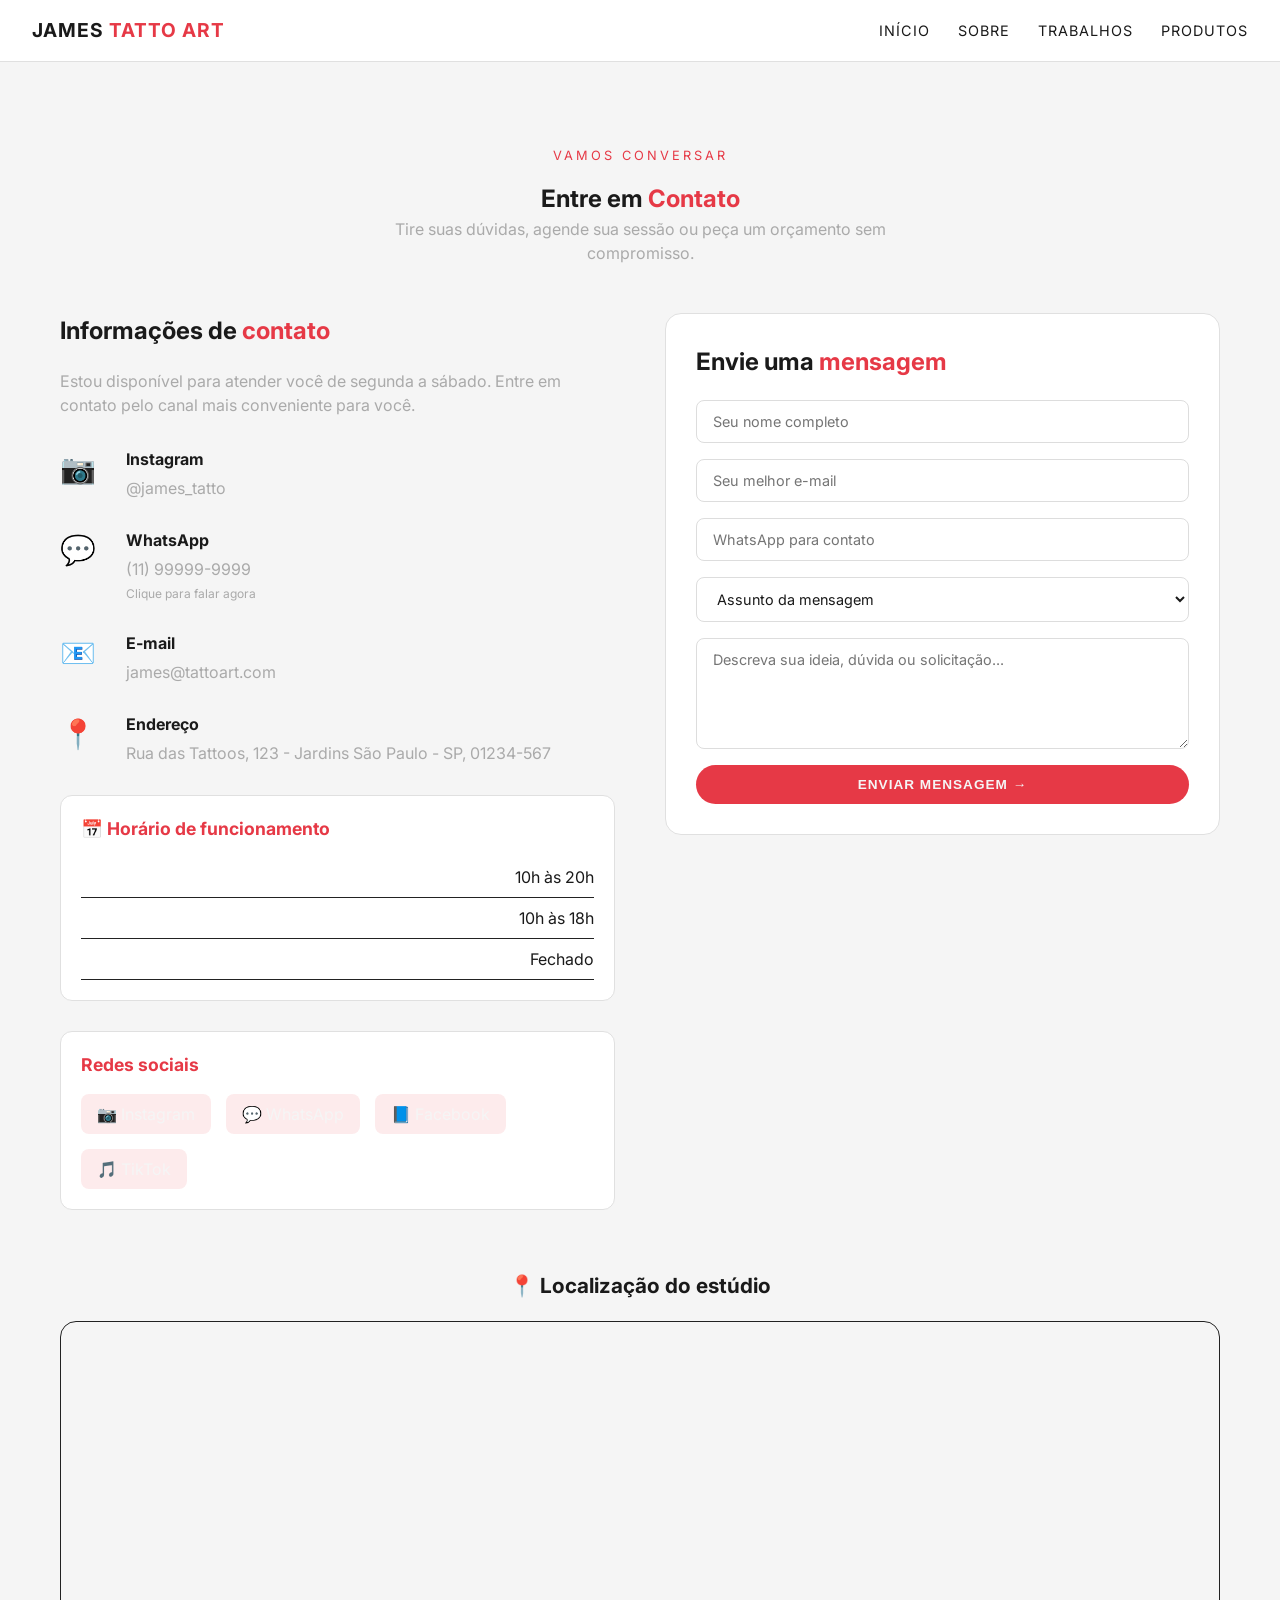
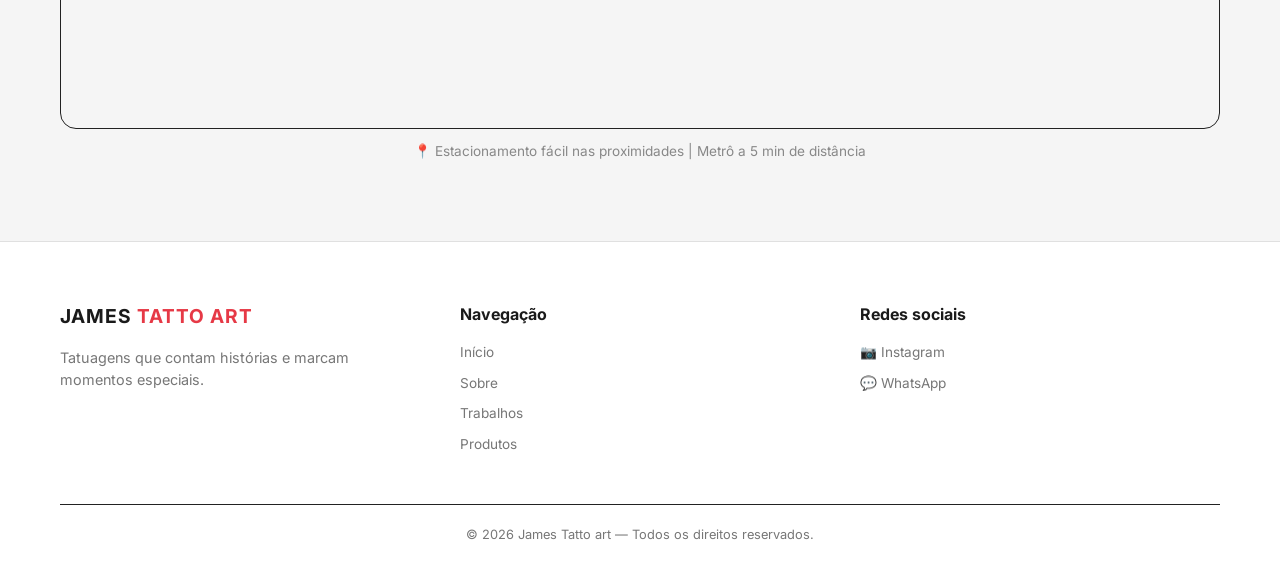
==== contato.html @ f5952665 "Primeito site do Studio James" ====
<!DOCTYPE html>
<html lang="pt-BR">
<head>
  <meta charset="UTF-8">
  <meta name="viewport" content="width=device-width, initial-scale=1.0">
  <title>Contato | James Tatto Art</title>
  <link rel="stylesheet" href="style.css">
  <link rel="preconnect" href="https://fonts.googleapis.com">
  <link rel="preconnect" href="https://fonts.gstatic.com" crossorigin>
  <link href="https://fonts.googleapis.com/css2?family=Inter:opsz,wght@14..32,300;14..32,400;14..32,600;14..32,700&display=swap" rel="stylesheet">
</head>
<body>

<header class="header">
  <div class="logo">James <span>Tatto art</span></div>
  <nav class="nav">
    <a href="index.html">Início</a>
    <a href="sobre.html">Sobre</a>
    <a href="trabalhos.html">Trabalhos</a>
    <a href="produtos.html">Produtos</a>
  </nav>
  <button class="mobile-menu-btn">☰</button>
</header>

<section class="section">
  <div class="container">
    <div class="section-header">
      <span class="section-tag">Vamos conversar</span>
      <h1>Entre em <span class="highlight">Contato</span></h1>
      <p>Tire suas dúvidas, agende sua sessão ou peça um orçamento sem compromisso.</p>
    </div>

    <div class="contato-grid">
      <!-- Informações de contato -->
      <div class="contato-info">
        <h2>Informações de <span class="highlight">contato</span></h2>
        <p>Estou disponível para atender você de segunda a sábado. Entre em contato pelo canal mais conveniente para você.</p>

        <ul class="contato-lista">
          <li>
            <span class="contato-icone">📷</span>
            <div>
              <strong>Instagram</strong>
              <a href="https://instagram.com/@james_tatto" target="_blank">@james_tatto</a>
            </div>
          </li>
          <li>
            <span class="contato-icone">💬</span>
            <div>
              <strong>WhatsApp</strong>
              <a href="https://wa.me/5511999999999" target="_blank">(11) 99999-9999</a>
              <span class="contato-detalhe">Clique para falar agora</span>
            </div>
          </li>
          <li>
            <span class="contato-icone">📧</span>
            <div>
              <strong>E-mail</strong>
              <a href="mailto:james@tattoart.com">james@tattoart.com</a>
            </div>
          </li>
          <li>
            <span class="contato-icone">📍</span>
            <div>
              <strong>Endereço</strong>
              <span>Rua das Tattoos, 123 - Jardins</span>
              <span>São Paulo - SP, 01234-567</span>
            </div>
          </li>
        </ul>

        <div class="horario-funcionamento">
          <h3>📅 Horário de funcionamento</h3>
          <ul>
            <li><span>Segunda a Sexta:</span> 10h às 20h</li>
            <li><span>Sábado:</span> 10h às 18h</li>
            <li><span>Domingo:</span> Fechado</li>
          </ul>
        </div>

        <div class="redes-sociais">
          <h3>Redes sociais</h3>
          <div class="social-links">
            <a href="#" class="social-link">📷 Instagram</a>
            <a href="#" class="social-link">💬 WhatsApp</a>
            <a href="#" class="social-link">📘 Facebook</a>
            <a href="#" class="social-link">🎵 TikTok</a>
          </div>
        </div>
      </div>

      <!-- Formulário de contato -->
      <div class="contato-form">
        <h3>Envie uma <span class="highlight">mensagem</span></h3>
        <form action="#" method="POST" id="form-contato">
          <input type="text" placeholder="Seu nome completo" required>
          <input type="email" placeholder="Seu melhor e-mail" required>
          <input type="tel" placeholder="WhatsApp para contato">
          <select>
            <option value="">Assunto da mensagem</option>
            <option value="orcamento">Orçamento de tatuagem</option>
            <option value="agendamento">Agendamento</option>
            <option value="produtos">Informações sobre produtos</option>
            <option value="outros">Outros assuntos</option>
          </select>
          <textarea rows="5" placeholder="Descreva sua ideia, dúvida ou solicitação..."></textarea>
          <button type="submit" class="btn btn-primary">Enviar mensagem →</button>
        </form>
      </div>
    </div>

    <!-- Mapa de localização -->
    <div class="mapa-container">
      <h3>📍 Localização do estúdio</h3>
      <div class="mapa">
        <iframe 
          src="https://www.google.com/maps/embed?pb=!1m18!1m12!1m3!1d3657.091!2d-46.656!3d-23.564!2m3!1f0!2f0!3f0!3m2!1i1024!2i768!4f13.1!3m3!1m2!1s0x94ce59c8da0aa315%3A0xd59f9431f2c9776a!2sAv.%20Paulista%2C%20S%C3%A3o%20Paulo%20-%20SP!5e0!3m2!1spt-BR!2sbr!4v1699999999999!5m2!1spt-BR!2sbr" 
          width="100%" 
          height="400" 
          style="border:0;" 
          allowfullscreen="" 
          loading="lazy">
        </iframe>
      </div>
      <p class="mapa-nota">📍 Estacionamento fácil nas proximidades | Metrô a 5 min de distância</p>
    </div>
  </div>
</section>

<footer class="footer">
  <div class="container">
    <div class="footer-content">
      <div class="footer-logo">
        <div class="logo">James <span>Tatto art</span></div>
        <p>Tatuagens que contam histórias e marcam momentos especiais.</p>
      </div>
      <div class="footer-links">
        <h4>Navegação</h4>
        <a href="index.html">Início</a>
        <a href="sobre.html">Sobre</a>
        <a href="trabalhos.html">Trabalhos</a>
        <a href="produtos.html">Produtos</a>
      </div>
      <div class="footer-social">
        <h4>Redes sociais</h4>
        <div class="social-icons">
          <a href="#">📷 Instagram</a>
          <a href="#">💬 WhatsApp</a>
        </div>
      </div>
    </div>
    <div class="footer-bottom">
      <p>© <span id="year"></span> James Tatto art — Todos os direitos reservados.</p>
    </div>
  </div>
</footer>

<script src="script.js"></script>
</body>
</html>
---- style.css ----
* {
  margin: 0;
  padding: 0;
  box-sizing: border-box;
}

body {
  font-family: 'Inter', system-ui, -apple-system, BlinkMacSystemFont, "Segoe UI", sans-serif;
  background: #050505;
  color: #f5f5f5;
  line-height: 1.5;
}

/* Container padrão */
.container {
  max-width: 1200px;
  margin: 0 auto;
  padding: 0 20px;
}

/* Header */
.header {
  position: sticky;
  top: 0;
  z-index: 10;
  display: flex;
  justify-content: space-between;
  align-items: center;
  padding: 16px 32px;
  background: rgba(5, 5, 5, 0.95);
  backdrop-filter: blur(10px);
  border-bottom: 1px solid #222;
}

.logo {
  font-weight: 700;
  font-size: 1.2rem;
  letter-spacing: 1px;
  text-transform: uppercase;
}

.logo span {
  color: #e63946;
}

.nav a {
  margin-left: 24px;
  text-decoration: none;
  color: #f5f5f5;
  font-size: 0.9rem;
  text-transform: uppercase;
  letter-spacing: 1px;
  transition: color 0.3s ease;
}

.nav a:hover {
  color: #e63946;
}

.mobile-menu-btn {
  display: none;
  background: none;
  border: none;
  color: white;
  font-size: 1.5rem;
  cursor: pointer;
}

/* Hero Section */
.hero {
  min-height: 80vh;
  display: flex;
  align-items: center;
  justify-content: center;
  position: relative;
  background: linear-gradient(135deg, #0a0a0a 0%, #050505 100%);
  position: relative;
  overflow: hidden;
}

.hero-overlay {
  position: absolute;
  top: 0;
  left: 0;
  right: 0;
  bottom: 0;
  background: radial-gradient(circle at 70% 30%, rgba(230, 57, 70, 0.1), transparent);
}

.hero-content {
  position: relative;
  max-width: 800px;
  text-align: center;
  padding: 40px 20px;
  z-index: 1;
}

.hero-tag {
  display: inline-block;
  background: rgba(230, 57, 70, 0.2);
  color: #e63946;
  padding: 6px 16px;
  border-radius: 50px;
  font-size: 0.8rem;
  text-transform: uppercase;
  letter-spacing: 2px;
  margin-bottom: 20px;
}

.hero h1 {
  font-size: 3rem;
  margin-bottom: 20px;
  line-height: 1.2;
}

.highlight {
  color: #e63946;
}

.hero p {
  font-size: 1.1rem;
  color: #ccc;
  margin-bottom: 32px;
}

.hero-buttons {
  display: flex;
  gap: 16px;
  justify-content: center;
  flex-wrap: wrap;
}

.btn {
  display: inline-block;
  padding: 12px 28px;
  border-radius: 999px;
  text-decoration: none;
  font-weight: 600;
  letter-spacing: 1px;
  text-transform: uppercase;
  font-size: 0.85rem;
  transition: all 0.3s ease;
  cursor: pointer;
  border: none;
}

.btn-primary {
  background: #e63946;
  color: #f5f5f5;
}

.btn-primary:hover {
  background: #ff4b5a;
  transform: translateY(-2px);
}

.btn-secondary {
  background: transparent;
  color: #f5f5f5;
  border: 2px solid #e63946;
}

.btn-secondary:hover {
  background: rgba(230, 57, 70, 0.1);
  transform: translateY(-2px);
}

.btn-outline {
  background: transparent;
  color: #f5f5f5;
  border: 1px solid #e63946;
  padding: 10px 24px;
  border-radius: 999px;
  text-decoration: none;
  transition: all 0.3s ease;
}

.btn-outline:hover {
  background: #e63946;
  color: white;
}

/* Sections */
.section {
  padding: 80px 0;
}

.section-tag {
  display: inline-block;
  color: #e63946;
  font-size: 0.8rem;
  text-transform: uppercase;
  letter-spacing: 3px;
  margin-bottom: 16px;
}

.section-header {
  text-align: center;
  margin-bottom: 48px;
}

.section-header h2 {
  font-size: 2.5rem;
  margin-bottom: 16px;
}

.section-header p {
  color: #aaa;
  max-width: 600px;
  margin: 0 auto;
}

/* Sobre Section */
.sobre-grid {
  display: flex;
  align-items: center;
  gap: 60px;
  flex-wrap: wrap;
}

.sobre-imagem {
  flex: 1;
  position: relative;
  min-width: 300px;
}

.sobre-imagem img {
  width: 100%;
  height: auto;
  object-fit: cover;
  display: block;
}

.experiencia-badge {
  position: absolute;
  bottom: 20px;
  right: 20px;
  background: rgba(230, 57, 70, 0.9);
  padding: 8px 16px;
  border-radius: 8px;
  font-size: 0.85rem;
  font-weight: bold;
}

.sobre-texto {
  flex: 1;
  min-width: 300px;
}

.sobre-texto h2 {
  font-size: 2.5rem;
  margin-bottom: 20px;
}

.sobre-texto p {
  color: #ccc;
  line-height: 1.8;
  margin-bottom: 20px;
}

.estilos {
  display: flex;
  flex-wrap: wrap;
  gap: 12px;
  margin-top: 24px;
}

.estilo-tag {
  background: rgba(255, 255, 255, 0.05);
  padding: 6px 16px;
  border-radius: 50px;
  font-size: 0.85rem;
  color: #e63946;
  border: 1px solid rgba(230, 57, 70, 0.3);
}

/* Trabalhos Section */
.grid {
  display: grid;
  grid-template-columns: repeat(auto-fit, minmax(320px, 1fr));
  gap: 30px;
  margin-top: 24px;
}

.card {
  background: #111;
  border-radius: 12px;
  overflow: hidden;
  border: 1px solid #222;
  transition: transform 0.3s ease, box-shadow 0.3s ease;
}

.card:hover {
  transform: translateY(-5px);
  box-shadow: 0 15px 35px rgba(0, 0, 0, 0.5);
  border-color: #e63946;
}

.card-image {
  position: relative;
  overflow: hidden;
  height: 280px;
}

.card-image img {
  width: 100%;
  height: 100%;
  object-fit: cover;
  transition: transform 0.5s ease;
}

.card:hover .card-image img {
  transform: scale(1.05);
}

.card-overlay {
  position: absolute;
  top: 0;
  left: 0;
  right: 0;
  bottom: 0;
  background: rgba(230, 57, 70, 0.8);
  display: flex;
  align-items: center;
  justify-content: center;
  opacity: 0;
  transition: opacity 0.3s ease;
}

.card:hover .card-overlay {
  opacity: 1;
}

.card-overlay span {
  color: white;
  font-weight: bold;
  transform: translateY(20px);
  transition: transform 0.3s ease;
}

.card:hover .card-overlay span {
  transform: translateY(0);
}

.card-content {
  padding: 20px;
}

.card-content h3 {
  font-size: 1.2rem;
  margin-bottom: 8px;
}

.card-content p {
  color: #aaa;
  font-size: 0.9rem;
  margin-bottom: 12px;
}

.card-meta {
  display: flex;
  gap: 16px;
  font-size: 0.8rem;
  color: #e63946;
}

.ver-mais {
  text-align: center;
  margin-top: 48px;
}

/* Diferenciais Section */
.diferenciais {
  background: linear-gradient(135deg, #0a0a0a 0%, #050505 100%);
  padding: 80px 0;
}

.diferenciais-grid {
  display: grid;
  grid-template-columns: repeat(auto-fit, minmax(250px, 1fr));
  gap: 30px;
  margin-top: 48px;
}

.diferencial {
  text-align: center;
  padding: 30px;
  background: rgba(255, 255, 255, 0.03);
  border-radius: 16px;
  transition: transform 0.3s ease;
}

.diferencial:hover {
  transform: translateY(-5px);
  background: rgba(255, 255, 255, 0.05);
}

.diferencial-icon {
  font-size: 2.5rem;
  margin-bottom: 16px;
}

.diferencial h3 {
  font-size: 1.2rem;
  margin-bottom: 12px;
}

.diferencial p {
  color: #aaa;
  font-size: 0.9rem;
  line-height: 1.6;
}

/* Contato Section */
.contato-grid {
  display: grid;
  grid-template-columns: 1fr 1fr;
  gap: 50px;
  align-items: start;
}

.contato-info h2 {
  font-size: 2rem;
  margin-bottom: 20px;
}

.contato-info > p {
  color: #aaa;
  margin-bottom: 30px;
}

.contato-lista {
  list-style: none;
}

.contato-lista li {
  display: flex;
  align-items: center;
  gap: 16px;
  margin-bottom: 24px;
}

.contato-icone {
  font-size: 1.5rem;
}

.contato-lista strong {
  display: block;
  margin-bottom: 4px;
}

.contato-lista a,
.contato-lista span {
  color: #aaa;
  text-decoration: none;
  transition: color 0.3s ease;
}

.contato-lista a:hover {
  color: #e63946;
}

.contato-form {
  background: #111;
  padding: 30px;
  border-radius: 16px;
  border: 1px solid #222;
}

.contato-form form {
  display: flex;
  flex-direction: column;
  gap: 16px;
}

.contato-form input,
.contato-form textarea {
  background: #1a1a1a;
  border: 1px solid #333;
  padding: 12px 16px;
  border-radius: 8px;
  color: white;
  font-family: inherit;
  font-size: 0.9rem;
}

.contato-form input:focus,
.contato-form textarea:focus {
  outline: none;
  border-color: #e63946;
}

.contato-form textarea {
  resize: vertical;
}

/* Footer */
.footer {
  background: #0a0a0a;
  border-top: 1px solid #222;
  padding: 60px 0 20px;
}

.footer-content {
  display: grid;
  grid-template-columns: repeat(auto-fit, minmax(250px, 1fr));
  gap: 40px;
  margin-bottom: 40px;
}

.footer-logo .logo {
  margin-bottom: 16px;
}

.footer-logo p {
  color: #777;
  font-size: 0.9rem;
}

.footer-links h4,
.footer-social h4 {
  margin-bottom: 16px;
  font-size: 1rem;
}

.footer-links a,
.footer-social a {
  display: block;
  color: #777;
  text-decoration: none;
  margin-bottom: 10px;
  font-size: 0.85rem;
  transition: color 0.3s ease;
}

.footer-links a:hover,
.footer-social a:hover {
  color: #e63946;
}

.footer-bottom {
  text-align: center;
  padding-top: 20px;
  border-top: 1px solid #222;
  color: #777;
  font-size: 0.8rem;
}

/* Responsivo */
@media (max-width: 768px) {
  .nav {
    display: none;
  }
  
  .mobile-menu-btn {
    display: block;
  }
  
  .hero h1 {
    font-size: 2rem;
  }
  
  .section-header h2 {
    font-size: 1.8rem;
  }
  
  .sobre-grid {
    flex-direction: column;
  }
  
  .contato-grid {
    grid-template-columns: 1fr;
  }
  
  .grid {
    grid-template-columns: 1fr;
  }
  
  .hero-buttons {
    flex-direction: column;
    align-items: center;
  }
  
  .btn {
    width: 100%;
    max-width: 250px;
    text-align: center;
  }
}

@media (max-width: 480px) {
  .section {
    padding: 50px 0;
  }
  
  .hero h1 {
    font-size: 1.5rem;
  }
  
  .sobre-texto h2 {
    font-size: 1.8rem;
  }
}

/* Estilos específicos para produtos */
.produto-card {
  display: flex;
  flex-direction: column;
}

.produto-preco {
  margin: 12px 0;
  padding: 8px 0;
  border-top: 1px solid #222;
  border-bottom: 1px solid #222;
}

.preco {
  font-size: 1.5rem;
  font-weight: bold;
  color: #e63946;
  display: block;
}

.parcelamento {
  font-size: 0.8rem;
  color: #888;
}

.btn-comprar {
  width: 100%;
  margin-top: 12px;
  background: #e63946;
}

.btn-comprar:hover {
  background: #ff4b5a;
}

/* Ajuste para as imagens dos produtos */
.produto-card .card-image {
  height: 280px;
}

.produto-card .card-image img {
  object-fit: cover;
}

/* Estilos específicos para contato */
.contato-info h2,
.contato-form h3 {
  margin-bottom: 20px;
  font-size: 1.5rem;
}

.contato-lista li {
  display: flex;
  align-items: flex-start;
  gap: 16px;
  margin-bottom: 28px;
}

.contato-icone {
  font-size: 1.8rem;
  min-width: 50px;
}

.contato-lista strong {
  display: block;
  margin-bottom: 5px;
  font-size: 1rem;
}

.contato-lista a,
.contato-lista span {
  color: #aaa;
  text-decoration: none;
  transition: color 0.3s ease;
}

.contato-lista a:hover {
  color: #e63946;
}

.contato-detalhe {
  font-size: 0.75rem;
  color: #e63946;
  display: block;
  margin-top: 4px;
}

.horario-funcionamento,
.redes-sociais {
  margin-top: 30px;
  padding: 20px;
  background: rgba(255, 255, 255, 0.03);
  border-radius: 12px;
}

.horario-funcionamento h3,
.redes-sociais h3 {
  font-size: 1.1rem;
  margin-bottom: 15px;
  color: #e63946;
}

.horario-funcionamento ul {
  list-style: none;
}

.horario-funcionamento li {
  display: flex;
  justify-content: space-between;
  padding: 8px 0;
  border-bottom: 1px solid #222;
}

.horario-funcionamento li span {
  font-weight: bold;
  color: #fff;
}

.social-links {
  display: flex;
  gap: 15px;
  flex-wrap: wrap;
}

.social-link {
  display: inline-block;
  padding: 8px 16px;
  background: rgba(230, 57, 70, 0.1);
  border-radius: 8px;
  text-decoration: none;
  color: #f5f5f5;
  transition: all 0.3s ease;
}

.social-link:hover {
  background: #e63946;
  transform: translateY(-2px);
}

/* Mapa */
.mapa-container {
  margin-top: 60px;
}

.mapa-container h3 {
  text-align: center;
  margin-bottom: 20px;
  font-size: 1.3rem;
}

.mapa {
  border-radius: 16px;
  overflow: hidden;
  border: 1px solid #222;
}

.mapa-nota {
  text-align: center;
  margin-top: 12px;
  color: #888;
  font-size: 0.85rem;
}

/* Formulário */
.contato-form select {
  background: #1a1a1a;
  border: 1px solid #333;
  padding: 12px 16px;
  border-radius: 8px;
  color: white;
  font-family: inherit;
  font-size: 0.9rem;
  cursor: pointer;
}

.contato-form select option {
  background: #1a1a1a;
}

/* Responsivo para contato */
@media (max-width: 768px) {
  .horario-funcionamento li {
    flex-direction: column;
    gap: 5px;
  }
  
  .social-links {
    justify-content: center;
  }
  
  .mapa iframe {
    height: 250px;
  }
}

/* Menu mobile */
.mobile-menu-btn {
  display: none;
  background: none;
  border: none;
  color: white;
  font-size: 1.8rem;
  cursor: pointer;
  z-index: 100;
}

@media (max-width: 768px) {
  .mobile-menu-btn {
    display: block;
  }
  
  .nav {
    position: fixed;
    top: 0;
    right: -100%;
    width: 70%;
    max-width: 300px;
    height: 100vh;
    background: #0a0a0a;
    backdrop-filter: blur(10px);
    flex-direction: column;
    justify-content: center;
    align-items: center;
    gap: 30px;
    transition: right 0.3s ease;
    z-index: 99;
    border-left: 1px solid #222;
  }
  
  .nav.active {
    right: 0;
  }
  
  .nav a {
    margin: 0;
    font-size: 1.2rem;
  }
}

/* ==================== TEMAS APLICANDO O MODO DARK ==================== */
:root {
  /* Tema Escuro (padrão) */
  --bg-primary: #050505;
  --bg-secondary: #111;
  --bg-card: #111;
  --bg-header: rgba(5, 5, 5, 0.95);
  --text-primary: #f5f5f5;
  --text-secondary: #ccc;
  --text-muted: #777;
  --border: #222;
  --card-hover: #1a1a1a;
  --input-bg: #1a1a1a;
  --input-border: #333;
}

[data-theme="light"] {
  /* Tema Claro */
  --bg-primary: #f5f5f5;
  --bg-secondary: #ffffff;
  --bg-card: #ffffff;
  --bg-header: rgba(255, 255, 255, 0.95);
  --text-primary: #1a1a1a;
  --text-secondary: #444;
  --text-muted: #666;
  --border: #e0e0e0;
  --card-hover: #f0f0f0;
  --input-bg: #ffffff;
  --input-border: #ddd;
}

/* Aplicando as variáveis */
body {
  background: var(--bg-primary);
  color: var(--text-primary);
  transition: background-color 0.3s ease, color 0.3s ease;
}

.header {
  background: var(--bg-header);
  border-bottom: 1px solid var(--border);
}

.nav a {
  color: var(--text-primary);
}

.card {
  background: var(--bg-card);
  border: 1px solid var(--border);
}

.card p {
  color: var(--text-secondary);
}

.contato-form,
.diferencial,
.horario-funcionamento,
.redes-sociais {
  background: var(--bg-secondary);
  border: 1px solid var(--border);
}

.contato-form input,
.contato-form textarea,
.contato-form select {
  background: var(--input-bg);
  border: 1px solid var(--input-border);
  color: var(--text-primary);
}

.footer {
  background: var(--bg-secondary);
  border-top: 1px solid var(--border);
}

.hero {
  background: linear-gradient(135deg, var(--bg-primary) 0%, var(--bg-secondary) 100%);
}

/* Aplicando cores e tema nos botões */

/* Botão de alternar tema */
.theme-switch-wrapper {
  display: flex;
  align-items: center;
  margin-left: 16px;
}

.theme-toggle {
  background: var(--bg-secondary);
  border: 1px solid var(--border);
  border-radius: 50%;
  width: 40px;
  height: 40px;
  cursor: pointer;
  display: flex;
  align-items: center;
  justify-content: center;
  transition: all 0.3s ease;
  font-size: 1.2rem;
}

.theme-toggle:hover {
  transform: scale(1.1);
  border-color: #e63946;
}

.theme-icon {
  display: inline-block;
}

/* Ajuste para mobile */
@media (max-width: 768px) {
  .theme-switch-wrapper {
    margin-left: auto;
    margin-right: 10px;
  }
  
  .theme-toggle {
    width: 35px;
    height: 35px;
    font-size: 1rem;
  }
}
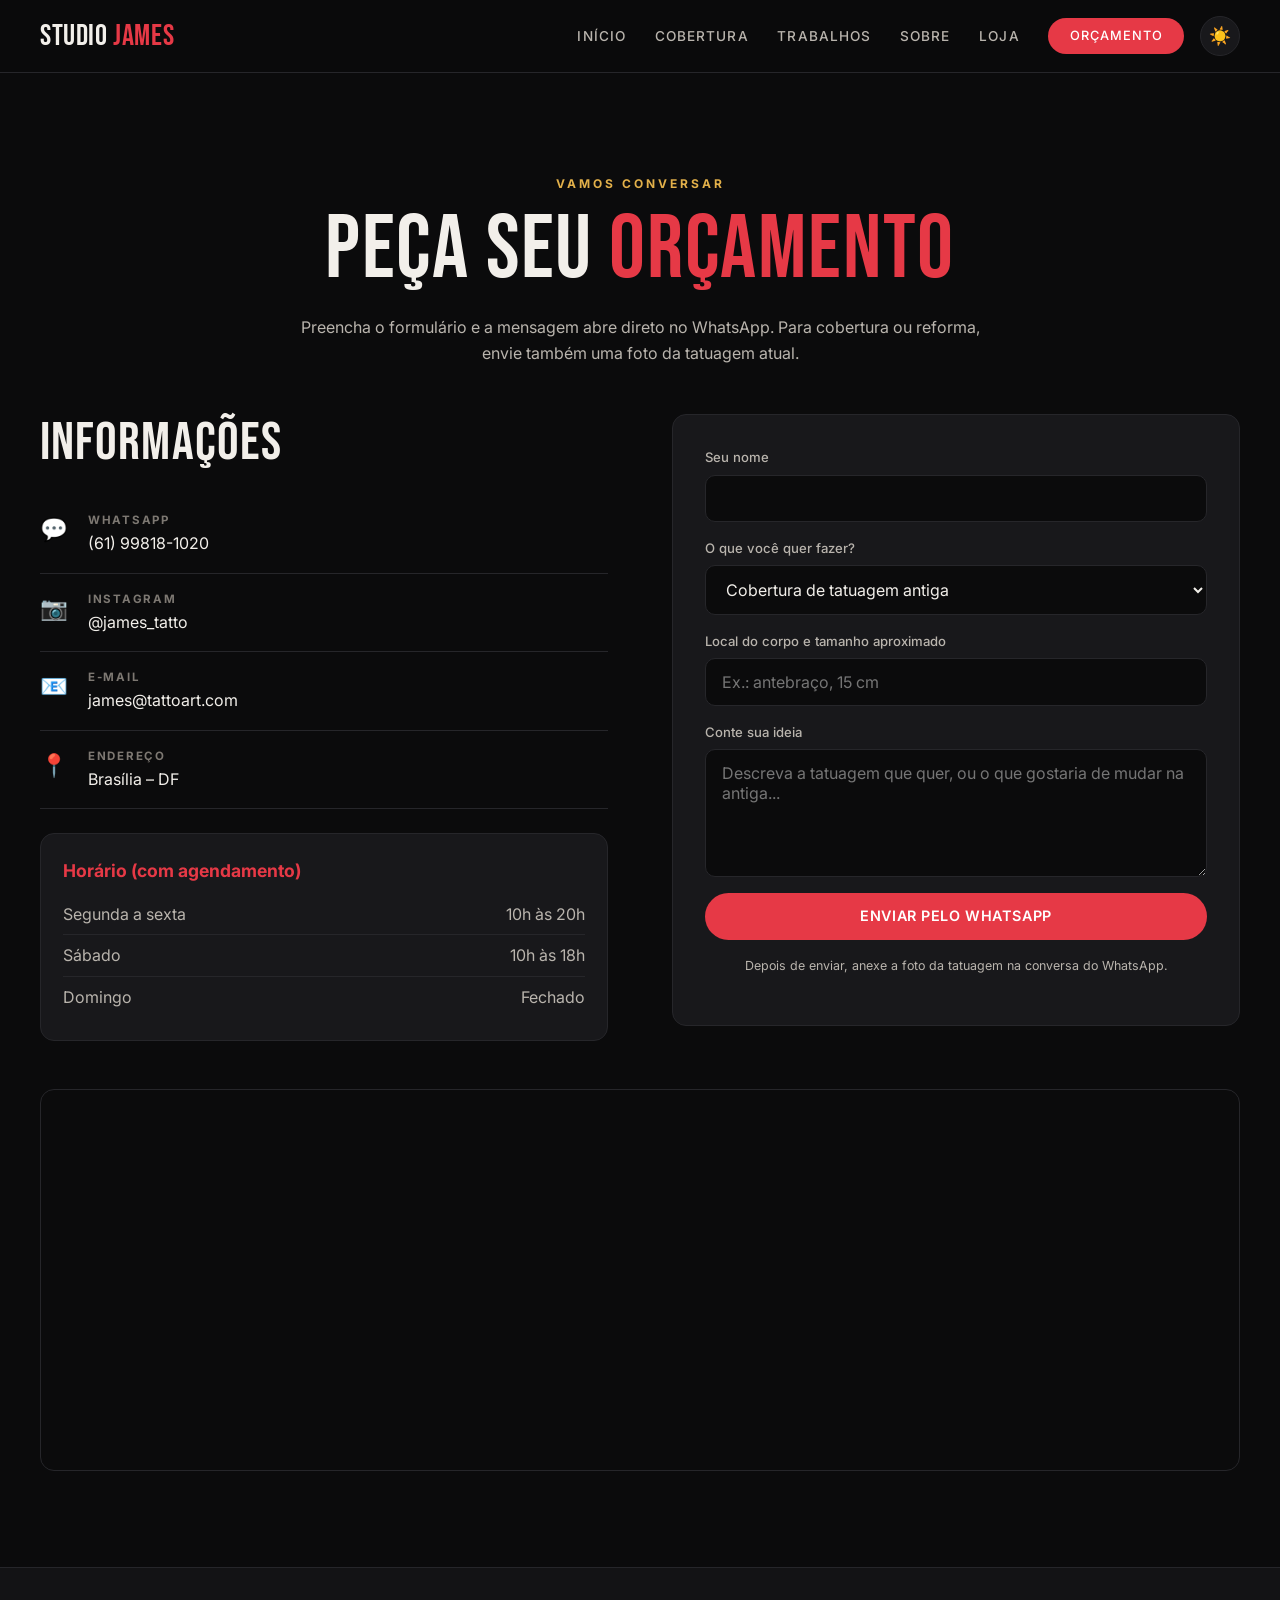
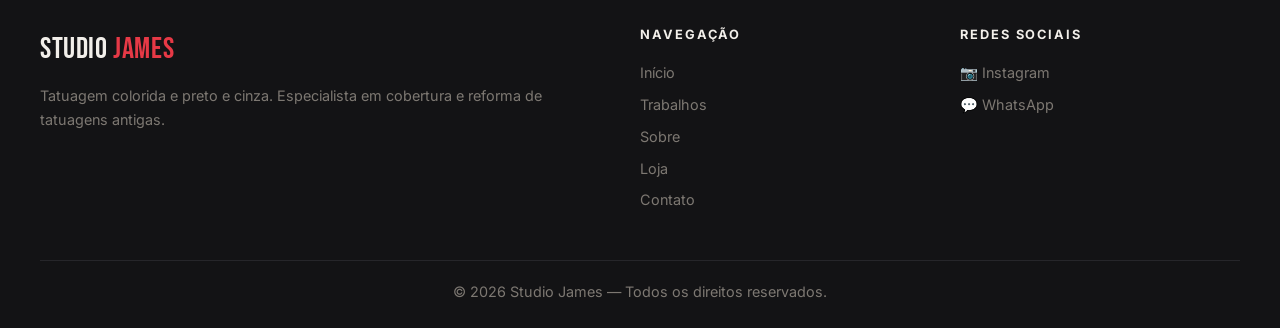
==== commit 8577714f: "Melhoramento do site e novo visual - Nome único Studio James em todas as páginas; artista Jesse - Pá" ====
--- a/contato.html
+++ b/contato.html
@@ -1,160 +1,135 @@
 <!DOCTYPE html>
-<html lang="pt-BR">
+<html lang="pt-BR" data-theme="dark">
 <head>
   <meta charset="UTF-8">
   <meta name="viewport" content="width=device-width, initial-scale=1.0">
-  <title>Contato | James Tatto Art</title>
-  <link rel="stylesheet" href="style.css">
+  <title>Contato e orçamento | Studio James</title>
+  <meta name="description" content="Peça seu orçamento no Studio James: cobertura de tatuagem, reforma, preto e cinza e colorida.">
   <link rel="preconnect" href="https://fonts.googleapis.com">
   <link rel="preconnect" href="https://fonts.gstatic.com" crossorigin>
-  <link href="https://fonts.googleapis.com/css2?family=Inter:opsz,wght@14..32,300;14..32,400;14..32,600;14..32,700&display=swap" rel="stylesheet">
+  <link href="https://fonts.googleapis.com/css2?family=Bebas+Neue&family=Inter:wght@400;500;600;700;800&display=swap" rel="stylesheet">
+  <link rel="stylesheet" href="style.css">
 </head>
 <body>
 
 <header class="header">
-  <div class="logo">James <span>Tatto art</span></div>
-  <nav class="nav">
-    <a href="index.html">Início</a>
-    <a href="sobre.html">Sobre</a>
-    <a href="trabalhos.html">Trabalhos</a>
-    <a href="produtos.html">Produtos</a>
-  </nav>
-  <button class="mobile-menu-btn">☰</button>
+  <div class="container header__inner">
+    <a href="index.html" class="logo">Studio <span>James</span></a>
+    <nav class="nav">
+      <a href="index.html">Início</a>
+      <a href="index.html#cobertura">Cobertura</a>
+      <a href="trabalhos.html">Trabalhos</a>
+      <a href="sobre.html">Sobre</a>
+      <a href="produtos.html">Loja</a>
+      <a href="contato.html" class="btn btn-primary">Orçamento</a>
+    </nav>
+    <button class="theme-toggle" id="theme-toggle" aria-label="Alternar tema">☀️</button>
+    <button class="mobile-menu-btn" aria-label="Abrir menu" aria-expanded="false">☰</button>
+  </div>
 </header>
 
-<section class="section">
+<main class="section">
   <div class="container">
     <div class="section-header">
       <span class="section-tag">Vamos conversar</span>
-      <h1>Entre em <span class="highlight">Contato</span></h1>
-      <p>Tire suas dúvidas, agende sua sessão ou peça um orçamento sem compromisso.</p>
+      <h1>Peça seu <span class="highlight">orçamento</span></h1>
+      <p>Preencha o formulário e a mensagem abre direto no WhatsApp. Para cobertura ou reforma, envie também uma foto da tatuagem atual.</p>
     </div>
 
-    <div class="contato-grid">
-      <!-- Informações de contato -->
-      <div class="contato-info">
-        <h2>Informações de <span class="highlight">contato</span></h2>
-        <p>Estou disponível para atender você de segunda a sábado. Entre em contato pelo canal mais conveniente para você.</p>
-
+    <div class="split split--top">
+      <div class="reveal">
+        <h2>Informações</h2>
         <ul class="contato-lista">
           <li>
-            <span class="contato-icone">📷</span>
-            <div>
-              <strong>Instagram</strong>
-              <a href="https://instagram.com/@james_tatto" target="_blank">@james_tatto</a>
-            </div>
+            <span class="contato-icone">💬</span>
+            <div><strong>WhatsApp</strong><a href="#" data-whats>(61) 99818-1020</a></div>
           </li>
           <li>
-            <span class="contato-icone">💬</span>
-            <div>
-              <strong>WhatsApp</strong>
-              <a href="https://wa.me/5511999999999" target="_blank">(11) 99999-9999</a>
-              <span class="contato-detalhe">Clique para falar agora</span>
-            </div>
+            <span class="contato-icone">📷</span>
+            <div><strong>Instagram</strong><a href="#" data-insta="texto">@james_tatto</a></div>
           </li>
           <li>
             <span class="contato-icone">📧</span>
-            <div>
-              <strong>E-mail</strong>
-              <a href="mailto:james@tattoart.com">james@tattoart.com</a>
-            </div>
+            <div><strong>E-mail</strong><a href="mailto:james@tattoart.com">james@tattoart.com</a></div>
           </li>
           <li>
             <span class="contato-icone">📍</span>
-            <div>
-              <strong>Endereço</strong>
-              <span>Rua das Tattoos, 123 - Jardins</span>
-              <span>São Paulo - SP, 01234-567</span>
-            </div>
+            <div><strong>Endereço</strong><span>Brasília – DF</span></div>
           </li>
         </ul>
 
-        <div class="horario-funcionamento">
-          <h3>📅 Horário de funcionamento</h3>
+        <div class="horario">
+          <h3>Horário (com agendamento)</h3>
           <ul>
-            <li><span>Segunda a Sexta:</span> 10h às 20h</li>
-            <li><span>Sábado:</span> 10h às 18h</li>
-            <li><span>Domingo:</span> Fechado</li>
+            <li><span>Segunda a sexta</span> 10h às 20h</li>
+            <li><span>Sábado</span> 10h às 18h</li>
+            <li><span>Domingo</span> Fechado</li>
           </ul>
-        </div>
-
-        <div class="redes-sociais">
-          <h3>Redes sociais</h3>
-          <div class="social-links">
-            <a href="#" class="social-link">📷 Instagram</a>
-            <a href="#" class="social-link">💬 WhatsApp</a>
-            <a href="#" class="social-link">📘 Facebook</a>
-            <a href="#" class="social-link">🎵 TikTok</a>
-          </div>
         </div>
       </div>
 
-      <!-- Formulário de contato -->
-      <div class="contato-form">
-        <h3>Envie uma <span class="highlight">mensagem</span></h3>
-        <form action="#" method="POST" id="form-contato">
-          <input type="text" placeholder="Seu nome completo" required>
-          <input type="email" placeholder="Seu melhor e-mail" required>
-          <input type="tel" placeholder="WhatsApp para contato">
-          <select>
-            <option value="">Assunto da mensagem</option>
-            <option value="orcamento">Orçamento de tatuagem</option>
-            <option value="agendamento">Agendamento</option>
-            <option value="produtos">Informações sobre produtos</option>
-            <option value="outros">Outros assuntos</option>
-          </select>
-          <textarea rows="5" placeholder="Descreva sua ideia, dúvida ou solicitação..."></textarea>
-          <button type="submit" class="btn btn-primary">Enviar mensagem →</button>
+      <div class="contato-form reveal">
+        <form id="form-contato">
+          <label>Seu nome
+            <input name="nome" required autocomplete="name">
+          </label>
+          <label>O que você quer fazer?
+            <select name="servico">
+              <option>Cobertura de tatuagem antiga</option>
+              <option>Reforma de tatuagem velha</option>
+              <option>Tatuagem nova em preto e cinza</option>
+              <option>Tatuagem nova colorida</option>
+              <option>Outro assunto</option>
+            </select>
+          </label>
+          <label>Local do corpo e tamanho aproximado
+            <input name="local" placeholder="Ex.: antebraço, 15 cm">
+          </label>
+          <label>Conte sua ideia
+            <textarea name="ideia" rows="5" required placeholder="Descreva a tatuagem que quer, ou o que gostaria de mudar na antiga..."></textarea>
+          </label>
+          <button type="submit" class="btn btn-primary btn-full">Enviar pelo WhatsApp</button>
+          <p class="form-nota">Depois de enviar, anexe a foto da tatuagem na conversa do WhatsApp.</p>
         </form>
       </div>
     </div>
 
-    <!-- Mapa de localização -->
-    <div class="mapa-container">
-      <h3>📍 Localização do estúdio</h3>
-      <div class="mapa">
-        <iframe 
-          src="https://www.google.com/maps/embed?pb=!1m18!1m12!1m3!1d3657.091!2d-46.656!3d-23.564!2m3!1f0!2f0!3f0!3m2!1i1024!2i768!4f13.1!3m3!1m2!1s0x94ce59c8da0aa315%3A0xd59f9431f2c9776a!2sAv.%20Paulista%2C%20S%C3%A3o%20Paulo%20-%20SP!5e0!3m2!1spt-BR!2sbr!4v1699999999999!5m2!1spt-BR!2sbr" 
-          width="100%" 
-          height="400" 
-          style="border:0;" 
-          allowfullscreen="" 
-          loading="lazy">
-        </iframe>
-      </div>
-      <p class="mapa-nota">📍 Estacionamento fácil nas proximidades | Metrô a 5 min de distância</p>
+    <div class="mapa reveal">
+      <iframe
+        title="Localização do estúdio"
+        src="https://maps.google.com/maps?q=Bras%C3%ADlia%20DF&z=12&output=embed"
+        loading="lazy" allowfullscreen></iframe>
     </div>
   </div>
-</section>
+</main>
 
 <footer class="footer">
   <div class="container">
     <div class="footer-content">
-      <div class="footer-logo">
-        <div class="logo">James <span>Tatto art</span></div>
-        <p>Tatuagens que contam histórias e marcam momentos especiais.</p>
+      <div>
+        <a href="index.html" class="logo">Studio <span>James</span></a>
+        <p>Tatuagem colorida e preto e cinza. Especialista em cobertura e reforma de tatuagens antigas.</p>
       </div>
-      <div class="footer-links">
+      <div>
         <h4>Navegação</h4>
         <a href="index.html">Início</a>
+        <a href="trabalhos.html">Trabalhos</a>
         <a href="sobre.html">Sobre</a>
-        <a href="trabalhos.html">Trabalhos</a>
-        <a href="produtos.html">Produtos</a>
+        <a href="produtos.html">Loja</a>
+        <a href="contato.html">Contato</a>
       </div>
-      <div class="footer-social">
+      <div>
         <h4>Redes sociais</h4>
-        <div class="social-icons">
-          <a href="#">📷 Instagram</a>
-          <a href="#">💬 WhatsApp</a>
-        </div>
+        <a href="#" data-insta>📷 Instagram</a>
+        <a href="#" data-whats>💬 WhatsApp</a>
       </div>
     </div>
     <div class="footer-bottom">
-      <p>© <span id="year"></span> James Tatto art — Todos os direitos reservados.</p>
+      <p>© <span id="year"></span> Studio James — Todos os direitos reservados.</p>
     </div>
   </div>
 </footer>
 
 <script src="script.js"></script>
 </body>
-</html>+</html>
--- a/style.css
+++ b/style.css
@@ -1,969 +1,337 @@
-* {
-  margin: 0;
-  padding: 0;
-  box-sizing: border-box;
-}
-
+/* ==================== CORES (TEMA ESCURO PADRÃO) ==================== */
+:root {
+  --bg: #0b0b0c;
+  --bg-2: #131315;
+  --card: #18181b;
+  --border: #26262a;
+  --text: #f2efea;
+  --text-2: #b9b4ad;
+  --muted: #7d7872;
+  --accent: #e63946;
+  --accent-hover: #c92a37;
+  --accent-soft: rgba(230, 57, 70, 0.12);
+  --gold: #e2b04a;
+  --header: rgba(11, 11, 12, 0.85);
+  --radius: 14px;
+  --shadow: 0 20px 50px rgba(0, 0, 0, 0.35);
+}
+
+[data-theme="light"] {
+  --bg: #f6f4f1;
+  --bg-2: #ece8e2;
+  --card: #ffffff;
+  --border: #dcd6ce;
+  --text: #17171a;
+  --text-2: #45413c;
+  --muted: #6f6a63;
+  --accent: #c8102e;
+  --accent-hover: #a50d26;
+  --accent-soft: rgba(200, 16, 46, 0.08);
+  --gold: #a87411;
+  --header: rgba(246, 244, 241, 0.9);
+  --shadow: 0 20px 40px rgba(0, 0, 0, 0.08);
+}
+
+/* ==================== BASE ==================== */
+* { margin: 0; padding: 0; box-sizing: border-box; }
+html { scroll-behavior: smooth; scroll-padding-top: 80px; }
 body {
-  font-family: 'Inter', system-ui, -apple-system, BlinkMacSystemFont, "Segoe UI", sans-serif;
-  background: #050505;
-  color: #f5f5f5;
-  line-height: 1.5;
-}
-
-/* Container padrão */
-.container {
-  max-width: 1200px;
-  margin: 0 auto;
-  padding: 0 20px;
-}
-
-/* Header */
+  font-family: "Inter", system-ui, -apple-system, sans-serif;
+  background: var(--bg);
+  color: var(--text);
+  line-height: 1.65;
+  overflow-x: hidden;
+  transition: background-color .3s, color .3s;
+}
+img { max-width: 100%; display: block; }
+a { color: inherit; }
+
+.container { width: min(1200px, 100% - 32px); margin-inline: auto; }
+.container--narrow { width: min(780px, 100% - 32px); }
+
+h1, h2, .logo { font-family: "Bebas Neue", "Inter", sans-serif; font-weight: 400; letter-spacing: .02em; }
+h1 { font-size: clamp(2.8rem, 7vw, 5.6rem); line-height: .98; margin-bottom: 1.2rem; }
+h2 { font-size: clamp(2.2rem, 4.5vw, 3.4rem); line-height: 1.05; margin-bottom: 1rem; }
+h3 { font-size: 1.1rem; margin-bottom: .5rem; }
+.highlight { color: var(--accent); }
+
+.section { padding: 96px 0; }
+.section--alt { background: var(--bg-2); border-block: 1px solid var(--border); }
+.section-tag {
+  display: inline-block; color: var(--gold); font-size: .75rem; font-weight: 700;
+  text-transform: uppercase; letter-spacing: .25em; margin-bottom: .8rem;
+}
+.section-header { text-align: center; max-width: 680px; margin: 0 auto 3rem; }
+.section-header p { color: var(--text-2); }
+
+/* ==================== BOTÕES ==================== */
+.btn {
+  display: inline-flex; align-items: center; justify-content: center; gap: .5rem;
+  padding: .9rem 1.7rem; border-radius: 999px; font: 600 .9rem/1 "Inter", sans-serif;
+  letter-spacing: .04em; text-transform: uppercase; text-decoration: none;
+  border: 2px solid transparent; cursor: pointer; transition: transform .2s, background .2s, color .2s;
+}
+.btn:hover { transform: translateY(-2px); }
+.btn-primary { background: var(--accent); color: #fff; }
+.btn-primary:hover { background: var(--accent-hover); }
+.btn-secondary { background: transparent; color: var(--text); border-color: var(--text); }
+.btn-secondary:hover { background: var(--text); color: var(--bg); }
+.btn-full { width: 100%; }
+
+/* ==================== HEADER ==================== */
 .header {
-  position: sticky;
-  top: 0;
-  z-index: 10;
-  display: flex;
-  justify-content: space-between;
-  align-items: center;
-  padding: 16px 32px;
-  background: rgba(5, 5, 5, 0.95);
-  backdrop-filter: blur(10px);
-  border-bottom: 1px solid #222;
-}
-
-.logo {
-  font-weight: 700;
-  font-size: 1.2rem;
-  letter-spacing: 1px;
-  text-transform: uppercase;
-}
-
-.logo span {
-  color: #e63946;
-}
-
+  position: sticky; top: 0; z-index: 50;
+  background: var(--header); backdrop-filter: blur(12px);
+  border-bottom: 1px solid var(--border);
+}
+.header__inner { display: flex; align-items: center; gap: 1rem; height: 72px; }
+.logo { font-size: 1.9rem; text-decoration: none; color: var(--text); margin-right: auto; }
+.logo span { color: var(--accent); }
+.nav { display: flex; align-items: center; gap: 1.8rem; }
 .nav a {
-  margin-left: 24px;
-  text-decoration: none;
-  color: #f5f5f5;
-  font-size: 0.9rem;
-  text-transform: uppercase;
-  letter-spacing: 1px;
-  transition: color 0.3s ease;
-}
-
-.nav a:hover {
-  color: #e63946;
-}
-
-.mobile-menu-btn {
-  display: none;
-  background: none;
-  border: none;
-  color: white;
-  font-size: 1.5rem;
-  cursor: pointer;
-}
-
-/* Hero Section */
-.hero {
-  min-height: 80vh;
-  display: flex;
-  align-items: center;
-  justify-content: center;
-  position: relative;
-  background: linear-gradient(135deg, #0a0a0a 0%, #050505 100%);
-  position: relative;
-  overflow: hidden;
-}
-
-.hero-overlay {
-  position: absolute;
-  top: 0;
-  left: 0;
-  right: 0;
-  bottom: 0;
-  background: radial-gradient(circle at 70% 30%, rgba(230, 57, 70, 0.1), transparent);
-}
-
-.hero-content {
-  position: relative;
-  max-width: 800px;
-  text-align: center;
-  padding: 40px 20px;
-  z-index: 1;
-}
-
-.hero-tag {
-  display: inline-block;
-  background: rgba(230, 57, 70, 0.2);
-  color: #e63946;
-  padding: 6px 16px;
-  border-radius: 50px;
-  font-size: 0.8rem;
-  text-transform: uppercase;
-  letter-spacing: 2px;
-  margin-bottom: 20px;
-}
-
-.hero h1 {
-  font-size: 3rem;
-  margin-bottom: 20px;
-  line-height: 1.2;
-}
-
-.highlight {
-  color: #e63946;
-}
-
-.hero p {
-  font-size: 1.1rem;
-  color: #ccc;
-  margin-bottom: 32px;
-}
-
-.hero-buttons {
-  display: flex;
-  gap: 16px;
-  justify-content: center;
-  flex-wrap: wrap;
-}
-
-.btn {
-  display: inline-block;
-  padding: 12px 28px;
-  border-radius: 999px;
-  text-decoration: none;
-  font-weight: 600;
-  letter-spacing: 1px;
-  text-transform: uppercase;
-  font-size: 0.85rem;
-  transition: all 0.3s ease;
-  cursor: pointer;
-  border: none;
-}
-
-.btn-primary {
-  background: #e63946;
-  color: #f5f5f5;
-}
-
-.btn-primary:hover {
-  background: #ff4b5a;
-  transform: translateY(-2px);
-}
-
-.btn-secondary {
-  background: transparent;
-  color: #f5f5f5;
-  border: 2px solid #e63946;
-}
-
-.btn-secondary:hover {
-  background: rgba(230, 57, 70, 0.1);
-  transform: translateY(-2px);
-}
-
-.btn-outline {
-  background: transparent;
-  color: #f5f5f5;
-  border: 1px solid #e63946;
-  padding: 10px 24px;
-  border-radius: 999px;
-  text-decoration: none;
-  transition: all 0.3s ease;
-}
-
-.btn-outline:hover {
-  background: #e63946;
-  color: white;
-}
-
-/* Sections */
-.section {
-  padding: 80px 0;
-}
-
-.section-tag {
-  display: inline-block;
-  color: #e63946;
-  font-size: 0.8rem;
-  text-transform: uppercase;
-  letter-spacing: 3px;
-  margin-bottom: 16px;
-}
-
-.section-header {
-  text-align: center;
-  margin-bottom: 48px;
-}
-
-.section-header h2 {
-  font-size: 2.5rem;
-  margin-bottom: 16px;
-}
-
-.section-header p {
-  color: #aaa;
-  max-width: 600px;
-  margin: 0 auto;
-}
-
-/* Sobre Section */
-.sobre-grid {
-  display: flex;
-  align-items: center;
-  gap: 60px;
-  flex-wrap: wrap;
-}
-
-.sobre-imagem {
-  flex: 1;
-  position: relative;
-  min-width: 300px;
-}
-
-.sobre-imagem img {
-  width: 100%;
-  height: auto;
-  object-fit: cover;
-  display: block;
-}
-
+  text-decoration: none; color: var(--text-2); font-size: .85rem; font-weight: 500;
+  text-transform: uppercase; letter-spacing: .08em; transition: color .2s;
+}
+.nav a:hover, .nav a.active { color: var(--accent); }
+.nav .btn { color: #fff; padding: .6rem 1.2rem; font-size: .8rem; }
+.nav .btn:hover { color: #fff; }
+.theme-toggle, .mobile-menu-btn {
+  width: 40px; height: 40px; border-radius: 50%; border: 1px solid var(--border);
+  background: var(--card); color: var(--text); cursor: pointer; font-size: 1.1rem;
+  display: grid; place-items: center; transition: border-color .2s, transform .2s;
+}
+.theme-toggle:hover { border-color: var(--accent); transform: scale(1.08); }
+.mobile-menu-btn { display: none; }
+
+/* ==================== HERO ==================== */
+.hero { position: relative; min-height: min(calc(100vh - 72px), 820px); display: flex; align-items: center; overflow: hidden; padding: 60px 0; }
+.hero__bg {
+  position: absolute; inset: 0; background-size: cover; background-position: center 30%;
+  filter: grayscale(.2) brightness(.35);
+}
+[data-theme="light"] .hero__bg { filter: grayscale(.2) brightness(.45); }
+.hero__overlay {
+  position: absolute; inset: 0;
+  background: linear-gradient(90deg, rgba(0,0,0,.85) 0%, rgba(0,0,0,.4) 60%, rgba(0,0,0,.2) 100%);
+}
+.hero__content { position: relative; max-width: 720px; color: #f2efea; }
+.hero__content p { color: #d4cfc8; font-size: 1.15rem; max-width: 580px; margin-bottom: 2rem; }
+.hero__content p strong { color: #fff; }
+.hero-buttons { display: flex; gap: 1rem; flex-wrap: wrap; }
+.hero .btn-secondary { color: #fff; border-color: #fff; }
+.hero .btn-secondary:hover { background: #fff; color: #111; }
+.hero-stats { list-style: none; display: flex; flex-wrap: wrap; gap: 2.5rem; margin-top: 3.5rem; }
+.hero-stats strong { display: block; font: 400 2.6rem/1 "Bebas Neue", sans-serif; color: #e2b04a; }
+.hero-stats span { font-size: .8rem; color: #b9b4ad; text-transform: uppercase; letter-spacing: .1em; }
+
+/* ==================== ESPECIALIDADES ==================== */
+.servicos-grid { display: grid; grid-template-columns: repeat(auto-fit, minmax(250px, 1fr)); gap: 1.2rem; }
+.servico {
+  position: relative; background: var(--card); border: 1px solid var(--border);
+  border-radius: var(--radius); padding: 2rem; transition: transform .3s, border-color .3s;
+}
+.servico:hover { transform: translateY(-6px); border-color: var(--accent); }
+.servico p { color: var(--text-2); font-size: .95rem; }
+.servico__num { font: 400 2.6rem/1 "Bebas Neue", sans-serif; color: var(--accent); margin-bottom: .8rem; }
+.servico--destaque { background: linear-gradient(160deg, var(--accent-soft), var(--card) 65%); border-color: var(--accent); }
+.selo {
+  position: absolute; top: 1.2rem; right: 1.2rem; background: var(--gold); color: #111;
+  font-size: .65rem; font-weight: 800; letter-spacing: .12em; text-transform: uppercase;
+  padding: .25rem .6rem; border-radius: 999px;
+}
+[data-theme="light"] .selo { color: #fff; }
+
+/* ==================== COBERTURA ==================== */
+.split { display: grid; grid-template-columns: 1fr 1fr; gap: 4rem; align-items: center; }
+.split--top { align-items: start; }
+.split p { color: var(--text-2); margin-bottom: 1rem; }
+.checks { list-style: none; margin: 1.5rem 0 2rem; }
+.checks li { position: relative; padding-left: 2rem; margin-bottom: .75rem; }
+.checks li::before { content: "✓"; position: absolute; left: 0; color: var(--accent); font-weight: 800; }
+
+.antes-depois { position: relative; aspect-ratio: 4/5; border-radius: var(--radius); overflow: hidden; border: 1px solid var(--border); user-select: none; box-shadow: var(--shadow); }
+.antes-depois img { position: absolute; inset: 0; width: 100%; height: 100%; object-fit: cover; }
+.antes-depois .ad-antes { clip-path: inset(0 calc(100% - var(--pos, 50%)) 0 0); }
+.ad-label {
+  position: absolute; bottom: 1rem; z-index: 2; pointer-events: none; font-size: .7rem; font-weight: 700;
+  text-transform: uppercase; letter-spacing: .15em; background: rgba(0,0,0,.65); color: #fff; padding: .3rem .7rem; border-radius: 999px;
+}
+.ad-label--antes { left: 1rem; } .ad-label--depois { right: 1rem; }
+.ad-linha { position: absolute; top: 0; bottom: 0; left: var(--pos, 50%); width: 2px; background: #fff; z-index: 2; pointer-events: none; }
+.ad-linha::after {
+  content: "⇆"; position: absolute; top: 50%; left: 50%; transform: translate(-50%, -50%);
+  width: 46px; height: 46px; border-radius: 50%; background: #fff; color: #111; display: grid; place-items: center;
+  font-size: 1.3rem; box-shadow: 0 4px 18px rgba(0,0,0,.5);
+}
+.antes-depois input { position: absolute; inset: 0; width: 100%; height: 100%; opacity: 0; cursor: ew-resize; z-index: 3; }
+
+.cobertura-cta {
+  border: 2px dashed var(--border); border-radius: var(--radius); padding: 2.5rem; text-align: center;
+  background: var(--card);
+}
+.cobertura-cta__icone { font-size: 3rem; margin-bottom: 1rem; }
+.cobertura-cta h3 { font-size: 1.3rem; }
+.cobertura-cta p { margin-bottom: 1.5rem; }
+
+/* ==================== GALERIA ==================== */
+.filtros { display: flex; flex-wrap: wrap; justify-content: center; gap: .5rem; margin-bottom: 2rem; }
+.filtro {
+  background: transparent; color: var(--text-2); border: 1px solid var(--border); border-radius: 999px;
+  padding: .55rem 1.2rem; font: 500 .9rem "Inter", sans-serif; cursor: pointer; transition: .2s;
+}
+.filtro:hover { border-color: var(--text); color: var(--text); }
+.filtro.ativo { background: var(--accent); border-color: var(--accent); color: #fff; }
+
+.galeria { display: grid; grid-template-columns: repeat(auto-fill, minmax(260px, 1fr)); gap: 1rem; }
+.galeria-item {
+  position: relative; aspect-ratio: 3/4; border-radius: var(--radius); overflow: hidden; cursor: zoom-in;
+  border: 1px solid var(--border); background: var(--card); padding: 0; display: block; width: 100%; font: inherit; color: inherit;
+}
+.galeria-item img { width: 100%; height: 100%; object-fit: cover; transition: transform .6s ease; }
+.galeria-item:hover img { transform: scale(1.07); }
+.galeria-item .legenda {
+  position: absolute; inset: auto 0 0; padding: 3rem 1rem 1rem;
+  background: linear-gradient(transparent, rgba(0,0,0,.88)); color: #fff; font-weight: 600;
+}
+.galeria-item small { display: block; color: #e2b04a; font-size: .68rem; letter-spacing: .14em; text-transform: uppercase; font-weight: 700; }
+.galeria-item.oculto { display: none; }
+.ver-mais { text-align: center; margin-top: 3rem; }
+
+/* Lightbox */
+.lightbox {
+  position: fixed; inset: 0; z-index: 100; background: rgba(0,0,0,.92); display: none;
+  align-items: center; justify-content: center; padding: 70px 16px;
+}
+.lightbox.aberto { display: flex; }
+.lightbox img { max-height: 100%; max-width: 100%; border-radius: 8px; object-fit: contain; }
+.lightbox p { position: absolute; bottom: 20px; left: 0; right: 0; text-align: center; color: #fff; }
+.lb-btn {
+  position: absolute; background: rgba(255,255,255,.12); color: #fff; border: 0; width: 48px; height: 48px;
+  border-radius: 50%; font-size: 1.5rem; cursor: pointer; transition: background .2s;
+}
+.lb-btn:hover { background: var(--accent); }
+.lb-fechar { top: 16px; right: 16px; }
+.lb-ant { left: 16px; top: 50%; transform: translateY(-50%); }
+.lb-prox { right: 16px; top: 50%; transform: translateY(-50%); }
+
+/* ==================== PROCESSO ==================== */
+.passos { list-style: none; display: grid; grid-template-columns: repeat(auto-fit, minmax(220px, 1fr)); gap: 1.5rem; }
+.passos li { border-top: 2px solid var(--accent); padding-top: 1.4rem; }
+.passos span { font: 400 3rem/1 "Bebas Neue", sans-serif; color: var(--gold); }
+.passos p { color: var(--text-2); font-size: .95rem; }
+
+/* ==================== SOBRE ==================== */
+.sobre-imagem { position: relative; }
+.sobre-imagem img { width: 100%; aspect-ratio: 4/5; object-fit: cover; border-radius: var(--radius); box-shadow: var(--shadow); }
 .experiencia-badge {
-  position: absolute;
-  bottom: 20px;
-  right: 20px;
-  background: rgba(230, 57, 70, 0.9);
-  padding: 8px 16px;
-  border-radius: 8px;
-  font-size: 0.85rem;
-  font-weight: bold;
-}
-
-.sobre-texto {
-  flex: 1;
-  min-width: 300px;
-}
-
-.sobre-texto h2 {
-  font-size: 2.5rem;
-  margin-bottom: 20px;
-}
-
-.sobre-texto p {
-  color: #ccc;
-  line-height: 1.8;
-  margin-bottom: 20px;
-}
-
-.estilos {
-  display: flex;
-  flex-wrap: wrap;
-  gap: 12px;
-  margin-top: 24px;
-}
-
+  position: absolute; bottom: 20px; left: 20px; background: var(--accent); color: #fff;
+  padding: .7rem 1.1rem; border-radius: 10px; font-weight: 700; font-size: .9rem;
+}
+.citacao {
+  font-size: 1.2rem; font-style: italic; color: var(--text) !important;
+  border-left: 3px solid var(--accent); padding-left: 1.2rem; margin: 1.5rem 0 !important;
+}
+.estilos { display: flex; flex-wrap: wrap; gap: .6rem; margin-top: 1.5rem; }
 .estilo-tag {
-  background: rgba(255, 255, 255, 0.05);
-  padding: 6px 16px;
-  border-radius: 50px;
-  font-size: 0.85rem;
-  color: #e63946;
-  border: 1px solid rgba(230, 57, 70, 0.3);
-}
-
-/* Trabalhos Section */
-.grid {
-  display: grid;
-  grid-template-columns: repeat(auto-fit, minmax(320px, 1fr));
-  gap: 30px;
-  margin-top: 24px;
-}
-
-.card {
-  background: #111;
-  border-radius: 12px;
-  overflow: hidden;
-  border: 1px solid #222;
-  transition: transform 0.3s ease, box-shadow 0.3s ease;
-}
-
-.card:hover {
-  transform: translateY(-5px);
-  box-shadow: 0 15px 35px rgba(0, 0, 0, 0.5);
-  border-color: #e63946;
-}
-
-.card-image {
-  position: relative;
-  overflow: hidden;
-  height: 280px;
-}
-
-.card-image img {
-  width: 100%;
-  height: 100%;
-  object-fit: cover;
-  transition: transform 0.5s ease;
-}
-
-.card:hover .card-image img {
-  transform: scale(1.05);
-}
-
-.card-overlay {
-  position: absolute;
-  top: 0;
-  left: 0;
-  right: 0;
-  bottom: 0;
-  background: rgba(230, 57, 70, 0.8);
-  display: flex;
-  align-items: center;
-  justify-content: center;
-  opacity: 0;
-  transition: opacity 0.3s ease;
-}
-
-.card:hover .card-overlay {
-  opacity: 1;
-}
-
-.card-overlay span {
-  color: white;
-  font-weight: bold;
-  transform: translateY(20px);
-  transition: transform 0.3s ease;
-}
-
-.card:hover .card-overlay span {
-  transform: translateY(0);
-}
-
-.card-content {
-  padding: 20px;
-}
-
-.card-content h3 {
-  font-size: 1.2rem;
-  margin-bottom: 8px;
-}
-
-.card-content p {
-  color: #aaa;
-  font-size: 0.9rem;
-  margin-bottom: 12px;
-}
-
-.card-meta {
-  display: flex;
-  gap: 16px;
-  font-size: 0.8rem;
-  color: #e63946;
-}
-
-.ver-mais {
-  text-align: center;
-  margin-top: 48px;
-}
-
-/* Diferenciais Section */
-.diferenciais {
-  background: linear-gradient(135deg, #0a0a0a 0%, #050505 100%);
-  padding: 80px 0;
-}
-
-.diferenciais-grid {
-  display: grid;
-  grid-template-columns: repeat(auto-fit, minmax(250px, 1fr));
-  gap: 30px;
-  margin-top: 48px;
-}
-
-.diferencial {
-  text-align: center;
-  padding: 30px;
-  background: rgba(255, 255, 255, 0.03);
-  border-radius: 16px;
-  transition: transform 0.3s ease;
-}
-
-.diferencial:hover {
-  transform: translateY(-5px);
-  background: rgba(255, 255, 255, 0.05);
-}
-
-.diferencial-icon {
-  font-size: 2.5rem;
-  margin-bottom: 16px;
-}
-
-.diferencial h3 {
-  font-size: 1.2rem;
-  margin-bottom: 12px;
-}
-
-.diferencial p {
-  color: #aaa;
-  font-size: 0.9rem;
-  line-height: 1.6;
-}
-
-/* Contato Section */
-.contato-grid {
-  display: grid;
-  grid-template-columns: 1fr 1fr;
-  gap: 50px;
-  align-items: start;
-}
-
-.contato-info h2 {
-  font-size: 2rem;
-  margin-bottom: 20px;
-}
-
-.contato-info > p {
-  color: #aaa;
-  margin-bottom: 30px;
-}
-
-.contato-lista {
-  list-style: none;
-}
-
-.contato-lista li {
-  display: flex;
-  align-items: center;
-  gap: 16px;
-  margin-bottom: 24px;
-}
-
-.contato-icone {
-  font-size: 1.5rem;
-}
-
-.contato-lista strong {
-  display: block;
-  margin-bottom: 4px;
-}
-
-.contato-lista a,
-.contato-lista span {
-  color: #aaa;
-  text-decoration: none;
-  transition: color 0.3s ease;
-}
-
-.contato-lista a:hover {
-  color: #e63946;
-}
-
-.contato-form {
-  background: #111;
-  padding: 30px;
-  border-radius: 16px;
-  border: 1px solid #222;
-}
-
-.contato-form form {
-  display: flex;
-  flex-direction: column;
-  gap: 16px;
-}
-
-.contato-form input,
-.contato-form textarea {
-  background: #1a1a1a;
-  border: 1px solid #333;
-  padding: 12px 16px;
-  border-radius: 8px;
-  color: white;
-  font-family: inherit;
-  font-size: 0.9rem;
-}
-
-.contato-form input:focus,
-.contato-form textarea:focus {
-  outline: none;
-  border-color: #e63946;
-}
-
-.contato-form textarea {
-  resize: vertical;
-}
-
-/* Footer */
-.footer {
-  background: #0a0a0a;
-  border-top: 1px solid #222;
-  padding: 60px 0 20px;
-}
-
-.footer-content {
-  display: grid;
-  grid-template-columns: repeat(auto-fit, minmax(250px, 1fr));
-  gap: 40px;
-  margin-bottom: 40px;
-}
-
-.footer-logo .logo {
-  margin-bottom: 16px;
-}
-
-.footer-logo p {
-  color: #777;
-  font-size: 0.9rem;
-}
-
-.footer-links h4,
-.footer-social h4 {
-  margin-bottom: 16px;
-  font-size: 1rem;
-}
-
-.footer-links a,
-.footer-social a {
-  display: block;
-  color: #777;
-  text-decoration: none;
-  margin-bottom: 10px;
-  font-size: 0.85rem;
-  transition: color 0.3s ease;
-}
-
-.footer-links a:hover,
-.footer-social a:hover {
-  color: #e63946;
-}
-
-.footer-bottom {
-  text-align: center;
-  padding-top: 20px;
-  border-top: 1px solid #222;
-  color: #777;
-  font-size: 0.8rem;
-}
-
-/* Responsivo */
-@media (max-width: 768px) {
+  background: var(--accent-soft); color: var(--accent); border: 1px solid var(--accent);
+  padding: .35rem 1rem; border-radius: 999px; font-size: .85rem; font-weight: 500;
+}
+.diferenciais-grid { display: grid; grid-template-columns: repeat(auto-fit, minmax(220px, 1fr)); gap: 1.2rem; margin-top: 3rem; }
+.diferencial { background: var(--card); border: 1px solid var(--border); border-radius: var(--radius); padding: 1.8rem; }
+.diferencial-icon { font-size: 2rem; margin-bottom: .8rem; }
+.diferencial p { color: var(--text-2); font-size: .92rem; }
+
+/* ==================== FAQ ==================== */
+details { border-bottom: 1px solid var(--border); padding: 1.2rem 0; }
+summary {
+  cursor: pointer; list-style: none; display: flex; justify-content: space-between; gap: 1rem;
+  font-weight: 600; font-size: 1.05rem;
+}
+summary::-webkit-details-marker { display: none; }
+summary::after { content: "+"; color: var(--accent); font-size: 1.6rem; line-height: 1; transition: transform .3s; }
+details[open] summary::after { transform: rotate(45deg); }
+details p { color: var(--text-2); margin-top: .8rem; }
+
+/* ==================== CONTATO ==================== */
+.contato-lista { list-style: none; margin-top: 1.5rem; }
+.contato-lista li { display: flex; gap: 1rem; align-items: flex-start; padding: 1rem 0; border-bottom: 1px solid var(--border); }
+.contato-icone { font-size: 1.4rem; width: 32px; }
+.contato-lista strong { display: block; font-size: .72rem; text-transform: uppercase; letter-spacing: .15em; color: var(--muted); }
+.contato-lista a, .contato-lista span { color: var(--text); text-decoration: none; }
+.contato-lista a:hover { color: var(--accent); }
+.horario { margin-top: 1.5rem; background: var(--card); border: 1px solid var(--border); border-radius: var(--radius); padding: 1.4rem; }
+.horario h3 { color: var(--accent); }
+.horario ul { list-style: none; }
+.horario li { display: flex; justify-content: space-between; padding: .45rem 0; border-bottom: 1px solid var(--border); color: var(--text-2); }
+.horario li:last-child { border: 0; }
+
+.contato-form { background: var(--card); border: 1px solid var(--border); border-radius: var(--radius); padding: 2rem; }
+.contato-form form { display: grid; gap: 1rem; }
+.contato-form label { display: grid; gap: .35rem; font-size: .82rem; color: var(--text-2); font-weight: 500; }
+.contato-form input, .contato-form select, .contato-form textarea {
+  width: 100%; background: var(--bg); border: 1px solid var(--border); color: var(--text);
+  padding: .8rem 1rem; border-radius: 10px; font: 400 1rem "Inter", sans-serif;
+}
+.contato-form textarea { resize: vertical; }
+.contato-form input:focus, .contato-form select:focus, .contato-form textarea:focus { outline: none; border-color: var(--accent); }
+.form-nota { font-size: .78rem; color: var(--muted); text-align: center; }
+
+.mapa { margin-top: 3rem; border-radius: var(--radius); overflow: hidden; border: 1px solid var(--border); }
+.mapa iframe { display: block; width: 100%; height: 380px; border: 0; }
+
+/* ==================== PRODUTOS ==================== */
+.produtos-grid { display: grid; grid-template-columns: repeat(auto-fill, minmax(260px, 1fr)); gap: 1.2rem; }
+.produto { background: var(--card); border: 1px solid var(--border); border-radius: var(--radius); overflow: hidden; display: flex; flex-direction: column; }
+.produto__img { aspect-ratio: 1; background: linear-gradient(160deg, var(--bg-2), var(--card)); display: grid; place-items: center; font-size: 3.5rem; }
+.produto__info { padding: 1.4rem; display: flex; flex-direction: column; gap: .5rem; flex: 1; }
+.produto__info p { color: var(--text-2); font-size: .9rem; flex: 1; }
+.preco { font: 400 1.8rem/1 "Bebas Neue", sans-serif; color: var(--accent); }
+
+/* ==================== FOOTER ==================== */
+.footer { background: var(--bg-2); border-top: 1px solid var(--border); padding: 56px 0 24px; }
+.footer-content { display: grid; grid-template-columns: 2fr 1fr 1fr; gap: 2.5rem; margin-bottom: 2.5rem; }
+.footer p, .footer a { color: var(--muted); font-size: .9rem; text-decoration: none; }
+.footer a { display: block; margin-bottom: .5rem; transition: color .2s; }
+.footer a:hover { color: var(--accent); }
+.footer h4 { margin-bottom: 1rem; font-size: .8rem; text-transform: uppercase; letter-spacing: .15em; }
+.footer .logo { display: inline-block; margin-bottom: .6rem; color: var(--text); font-size: 1.9rem; }
+.footer-bottom { border-top: 1px solid var(--border); padding-top: 1.2rem; text-align: center; }
+
+/* Botão flutuante do WhatsApp */
+.whats-float {
+  position: fixed; right: 20px; bottom: 20px; z-index: 60; width: 58px; height: 58px; border-radius: 50%;
+  background: #25d366; color: #fff; display: grid; place-items: center; text-decoration: none;
+  box-shadow: 0 8px 25px rgba(37, 211, 102, .4); transition: transform .2s;
+}
+.whats-float:hover { transform: scale(1.1); }
+.whats-float svg { width: 30px; height: 30px; fill: currentColor; }
+
+/* ==================== ANIMAÇÃO AO ROLAR ==================== */
+.reveal { opacity: 0; transform: translateY(28px); transition: opacity .7s ease, transform .7s ease; }
+.reveal.visivel { opacity: 1; transform: none; }
+@media (prefers-reduced-motion: reduce) {
+  html { scroll-behavior: auto; }
+  .reveal { opacity: 1; transform: none; transition: none; }
+}
+
+/* ==================== RESPONSIVO ==================== */
+@media (max-width: 900px) {
+  .mobile-menu-btn { display: grid; }
   .nav {
-    display: none;
+    position: fixed; top: 72px; left: 0; right: 0; flex-direction: column; gap: 0;
+    background: var(--bg); border-bottom: 1px solid var(--border);
+    max-height: 0; overflow: hidden; transition: max-height .35s ease;
   }
-  
-  .mobile-menu-btn {
-    display: block;
-  }
-  
-  .hero h1 {
-    font-size: 2rem;
-  }
-  
-  .section-header h2 {
-    font-size: 1.8rem;
-  }
-  
-  .sobre-grid {
-    flex-direction: column;
-  }
-  
-  .contato-grid {
-    grid-template-columns: 1fr;
-  }
-  
-  .grid {
-    grid-template-columns: 1fr;
-  }
-  
-  .hero-buttons {
-    flex-direction: column;
-    align-items: center;
-  }
-  
-  .btn {
-    width: 100%;
-    max-width: 250px;
-    text-align: center;
-  }
-}
-
-@media (max-width: 480px) {
-  .section {
-    padding: 50px 0;
-  }
-  
-  .hero h1 {
-    font-size: 1.5rem;
-  }
-  
-  .sobre-texto h2 {
-    font-size: 1.8rem;
-  }
-}
-
-/* Estilos específicos para produtos */
-.produto-card {
-  display: flex;
-  flex-direction: column;
-}
-
-.produto-preco {
-  margin: 12px 0;
-  padding: 8px 0;
-  border-top: 1px solid #222;
-  border-bottom: 1px solid #222;
-}
-
-.preco {
-  font-size: 1.5rem;
-  font-weight: bold;
-  color: #e63946;
-  display: block;
-}
-
-.parcelamento {
-  font-size: 0.8rem;
-  color: #888;
-}
-
-.btn-comprar {
-  width: 100%;
-  margin-top: 12px;
-  background: #e63946;
-}
-
-.btn-comprar:hover {
-  background: #ff4b5a;
-}
-
-/* Ajuste para as imagens dos produtos */
-.produto-card .card-image {
-  height: 280px;
-}
-
-.produto-card .card-image img {
-  object-fit: cover;
-}
-
-/* Estilos específicos para contato */
-.contato-info h2,
-.contato-form h3 {
-  margin-bottom: 20px;
-  font-size: 1.5rem;
-}
-
-.contato-lista li {
-  display: flex;
-  align-items: flex-start;
-  gap: 16px;
-  margin-bottom: 28px;
-}
-
-.contato-icone {
-  font-size: 1.8rem;
-  min-width: 50px;
-}
-
-.contato-lista strong {
-  display: block;
-  margin-bottom: 5px;
-  font-size: 1rem;
-}
-
-.contato-lista a,
-.contato-lista span {
-  color: #aaa;
-  text-decoration: none;
-  transition: color 0.3s ease;
-}
-
-.contato-lista a:hover {
-  color: #e63946;
-}
-
-.contato-detalhe {
-  font-size: 0.75rem;
-  color: #e63946;
-  display: block;
-  margin-top: 4px;
-}
-
-.horario-funcionamento,
-.redes-sociais {
-  margin-top: 30px;
-  padding: 20px;
-  background: rgba(255, 255, 255, 0.03);
-  border-radius: 12px;
-}
-
-.horario-funcionamento h3,
-.redes-sociais h3 {
-  font-size: 1.1rem;
-  margin-bottom: 15px;
-  color: #e63946;
-}
-
-.horario-funcionamento ul {
-  list-style: none;
-}
-
-.horario-funcionamento li {
-  display: flex;
-  justify-content: space-between;
-  padding: 8px 0;
-  border-bottom: 1px solid #222;
-}
-
-.horario-funcionamento li span {
-  font-weight: bold;
-  color: #fff;
-}
-
-.social-links {
-  display: flex;
-  gap: 15px;
-  flex-wrap: wrap;
-}
-
-.social-link {
-  display: inline-block;
-  padding: 8px 16px;
-  background: rgba(230, 57, 70, 0.1);
-  border-radius: 8px;
-  text-decoration: none;
-  color: #f5f5f5;
-  transition: all 0.3s ease;
-}
-
-.social-link:hover {
-  background: #e63946;
-  transform: translateY(-2px);
-}
-
-/* Mapa */
-.mapa-container {
-  margin-top: 60px;
-}
-
-.mapa-container h3 {
-  text-align: center;
-  margin-bottom: 20px;
-  font-size: 1.3rem;
-}
-
-.mapa {
-  border-radius: 16px;
-  overflow: hidden;
-  border: 1px solid #222;
-}
-
-.mapa-nota {
-  text-align: center;
-  margin-top: 12px;
-  color: #888;
-  font-size: 0.85rem;
-}
-
-/* Formulário */
-.contato-form select {
-  background: #1a1a1a;
-  border: 1px solid #333;
-  padding: 12px 16px;
-  border-radius: 8px;
-  color: white;
-  font-family: inherit;
-  font-size: 0.9rem;
-  cursor: pointer;
-}
-
-.contato-form select option {
-  background: #1a1a1a;
-}
-
-/* Responsivo para contato */
-@media (max-width: 768px) {
-  .horario-funcionamento li {
-    flex-direction: column;
-    gap: 5px;
-  }
-  
-  .social-links {
-    justify-content: center;
-  }
-  
-  .mapa iframe {
-    height: 250px;
-  }
-}
-
-/* Menu mobile */
-.mobile-menu-btn {
-  display: none;
-  background: none;
-  border: none;
-  color: white;
-  font-size: 1.8rem;
-  cursor: pointer;
-  z-index: 100;
-}
-
-@media (max-width: 768px) {
-  .mobile-menu-btn {
-    display: block;
-  }
-  
-  .nav {
-    position: fixed;
-    top: 0;
-    right: -100%;
-    width: 70%;
-    max-width: 300px;
-    height: 100vh;
-    background: #0a0a0a;
-    backdrop-filter: blur(10px);
-    flex-direction: column;
-    justify-content: center;
-    align-items: center;
-    gap: 30px;
-    transition: right 0.3s ease;
-    z-index: 99;
-    border-left: 1px solid #222;
-  }
-  
-  .nav.active {
-    right: 0;
-  }
-  
-  .nav a {
-    margin: 0;
-    font-size: 1.2rem;
-  }
-}
-
-/* ==================== TEMAS APLICANDO O MODO DARK ==================== */
-:root {
-  /* Tema Escuro (padrão) */
-  --bg-primary: #050505;
-  --bg-secondary: #111;
-  --bg-card: #111;
-  --bg-header: rgba(5, 5, 5, 0.95);
-  --text-primary: #f5f5f5;
-  --text-secondary: #ccc;
-  --text-muted: #777;
-  --border: #222;
-  --card-hover: #1a1a1a;
-  --input-bg: #1a1a1a;
-  --input-border: #333;
-}
-
-[data-theme="light"] {
-  /* Tema Claro */
-  --bg-primary: #f5f5f5;
-  --bg-secondary: #ffffff;
-  --bg-card: #ffffff;
-  --bg-header: rgba(255, 255, 255, 0.95);
-  --text-primary: #1a1a1a;
-  --text-secondary: #444;
-  --text-muted: #666;
-  --border: #e0e0e0;
-  --card-hover: #f0f0f0;
-  --input-bg: #ffffff;
-  --input-border: #ddd;
-}
-
-/* Aplicando as variáveis */
-body {
-  background: var(--bg-primary);
-  color: var(--text-primary);
-  transition: background-color 0.3s ease, color 0.3s ease;
-}
-
-.header {
-  background: var(--bg-header);
-  border-bottom: 1px solid var(--border);
-}
-
-.nav a {
-  color: var(--text-primary);
-}
-
-.card {
-  background: var(--bg-card);
-  border: 1px solid var(--border);
-}
-
-.card p {
-  color: var(--text-secondary);
-}
-
-.contato-form,
-.diferencial,
-.horario-funcionamento,
-.redes-sociais {
-  background: var(--bg-secondary);
-  border: 1px solid var(--border);
-}
-
-.contato-form input,
-.contato-form textarea,
-.contato-form select {
-  background: var(--input-bg);
-  border: 1px solid var(--input-border);
-  color: var(--text-primary);
-}
-
-.footer {
-  background: var(--bg-secondary);
-  border-top: 1px solid var(--border);
-}
-
-.hero {
-  background: linear-gradient(135deg, var(--bg-primary) 0%, var(--bg-secondary) 100%);
-}
-
-/* Aplicando cores e tema nos botões */
-
-/* Botão de alternar tema */
-.theme-switch-wrapper {
-  display: flex;
-  align-items: center;
-  margin-left: 16px;
-}
-
-.theme-toggle {
-  background: var(--bg-secondary);
-  border: 1px solid var(--border);
-  border-radius: 50%;
-  width: 40px;
-  height: 40px;
-  cursor: pointer;
-  display: flex;
-  align-items: center;
-  justify-content: center;
-  transition: all 0.3s ease;
-  font-size: 1.2rem;
-}
-
-.theme-toggle:hover {
-  transform: scale(1.1);
-  border-color: #e63946;
-}
-
-.theme-icon {
-  display: inline-block;
-}
-
-/* Ajuste para mobile */
-@media (max-width: 768px) {
-  .theme-switch-wrapper {
-    margin-left: auto;
-    margin-right: 10px;
-  }
-  
-  .theme-toggle {
-    width: 35px;
-    height: 35px;
-    font-size: 1rem;
-  }
-}+  .nav.aberto { max-height: 520px; }
+  .nav a { width: 100%; text-align: center; padding: 1rem; }
+  .nav .btn { width: auto; margin: .5rem 0 1.2rem; padding: .8rem 1.6rem; }
+  .split { grid-template-columns: 1fr; gap: 2.5rem; }
+  .footer-content { grid-template-columns: 1fr; }
+  .section { padding: 72px 0; }
+}
+@media (max-width: 520px) {
+  .hero-buttons .btn { width: 100%; }
+  .hero-stats { gap: 1.6rem; }
+  .galeria { grid-template-columns: 1fr 1fr; gap: .6rem; }
+  .galeria-item .legenda { padding: 2rem .6rem .6rem; font-size: .8rem; }
+}
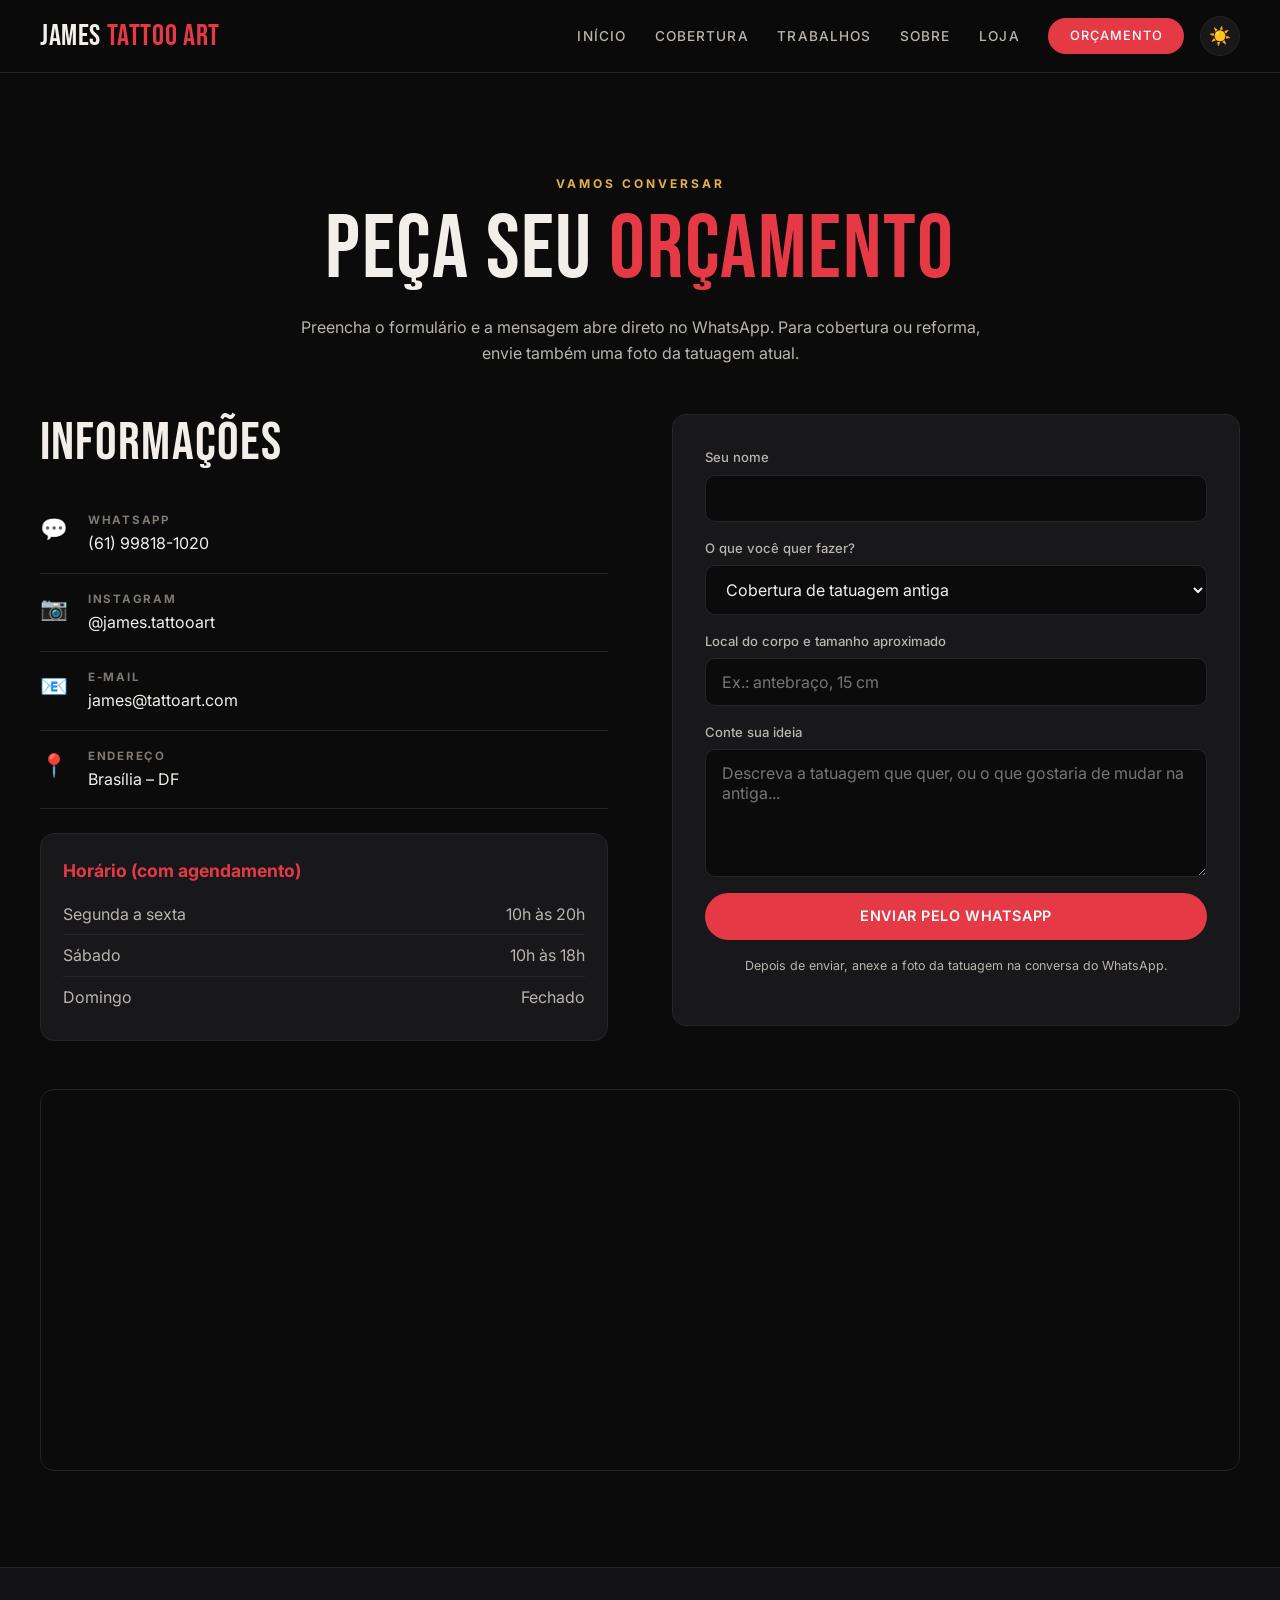
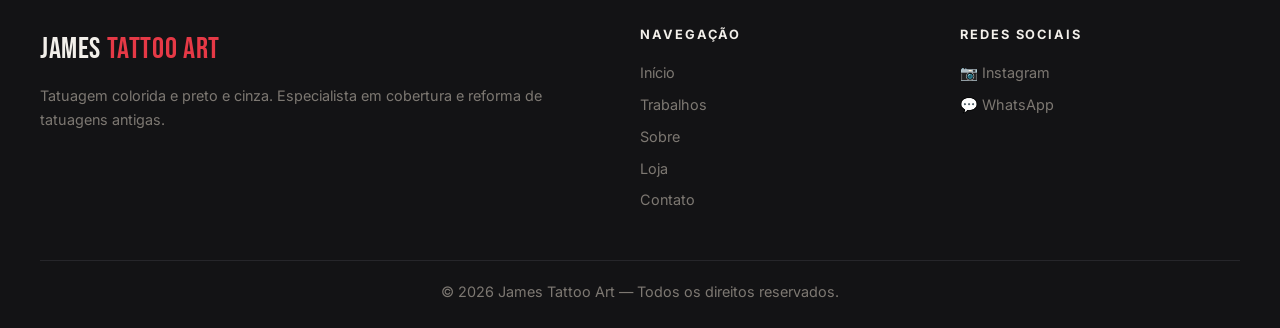
==== commit e4b5c1ee: "Nome da marca: James Tattoo Art e Instagram @james.tattooart" ====
--- a/contato.html
+++ b/contato.html
@@ -3,8 +3,8 @@
 <head>
   <meta charset="UTF-8">
   <meta name="viewport" content="width=device-width, initial-scale=1.0">
-  <title>Contato e orçamento | Studio James</title>
-  <meta name="description" content="Peça seu orçamento no Studio James: cobertura de tatuagem, reforma, preto e cinza e colorida.">
+  <title>Contato e orçamento | James Tattoo Art</title>
+  <meta name="description" content="Peça seu orçamento no James Tattoo Art: cobertura de tatuagem, reforma, preto e cinza e colorida.">
   <link rel="preconnect" href="https://fonts.googleapis.com">
   <link rel="preconnect" href="https://fonts.gstatic.com" crossorigin>
   <link href="https://fonts.googleapis.com/css2?family=Bebas+Neue&family=Inter:wght@400;500;600;700;800&display=swap" rel="stylesheet">
@@ -14,7 +14,7 @@
 
 <header class="header">
   <div class="container header__inner">
-    <a href="index.html" class="logo">Studio <span>James</span></a>
+    <a href="index.html" class="logo">James <span>Tattoo Art</span></a>
     <nav class="nav">
       <a href="index.html">Início</a>
       <a href="index.html#cobertura">Cobertura</a>
@@ -46,7 +46,7 @@
           </li>
           <li>
             <span class="contato-icone">📷</span>
-            <div><strong>Instagram</strong><a href="#" data-insta="texto">@james_tatto</a></div>
+            <div><strong>Instagram</strong><a href="#" data-insta="texto">@james.tattooart</a></div>
           </li>
           <li>
             <span class="contato-icone">📧</span>
@@ -107,7 +107,7 @@
   <div class="container">
     <div class="footer-content">
       <div>
-        <a href="index.html" class="logo">Studio <span>James</span></a>
+        <a href="index.html" class="logo">James <span>Tattoo Art</span></a>
         <p>Tatuagem colorida e preto e cinza. Especialista em cobertura e reforma de tatuagens antigas.</p>
       </div>
       <div>
@@ -125,7 +125,7 @@
       </div>
     </div>
     <div class="footer-bottom">
-      <p>© <span id="year"></span> Studio James — Todos os direitos reservados.</p>
+      <p>© <span id="year"></span> James Tattoo Art — Todos os direitos reservados.</p>
     </div>
   </div>
 </footer>
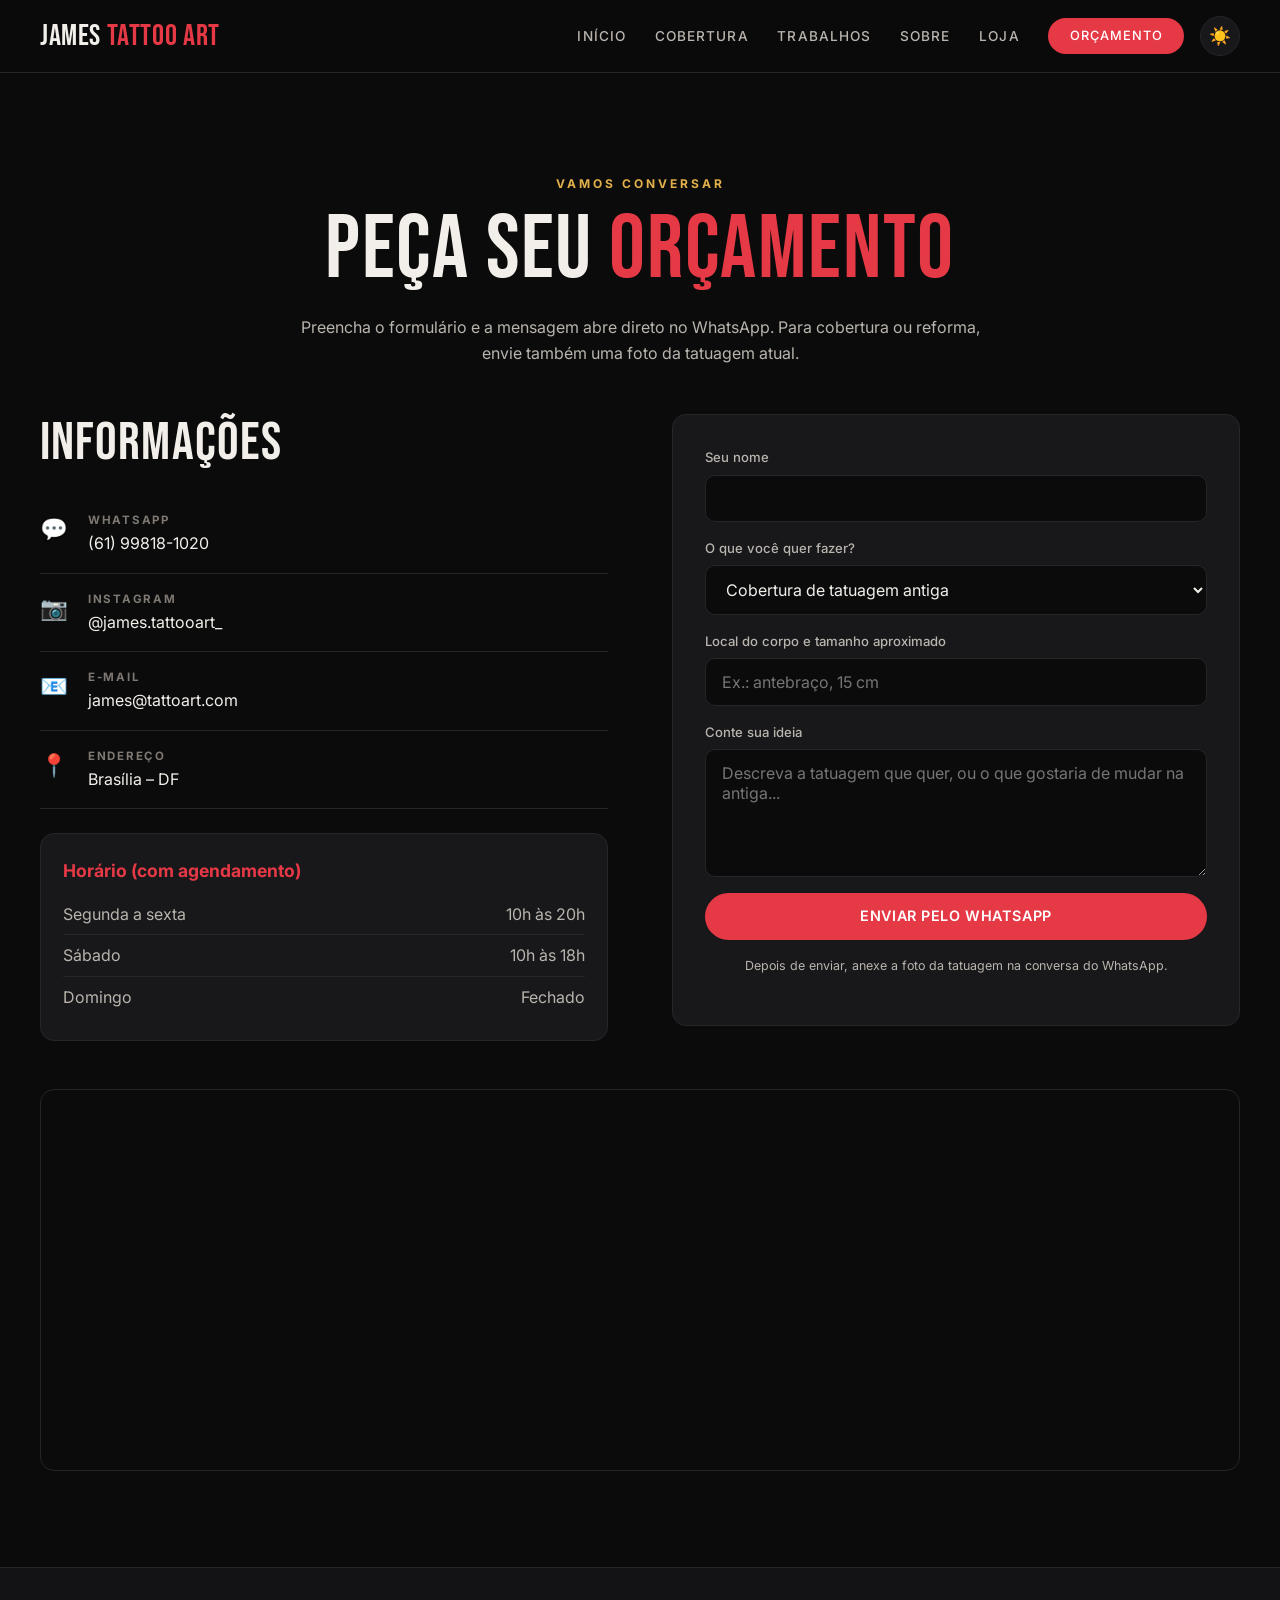
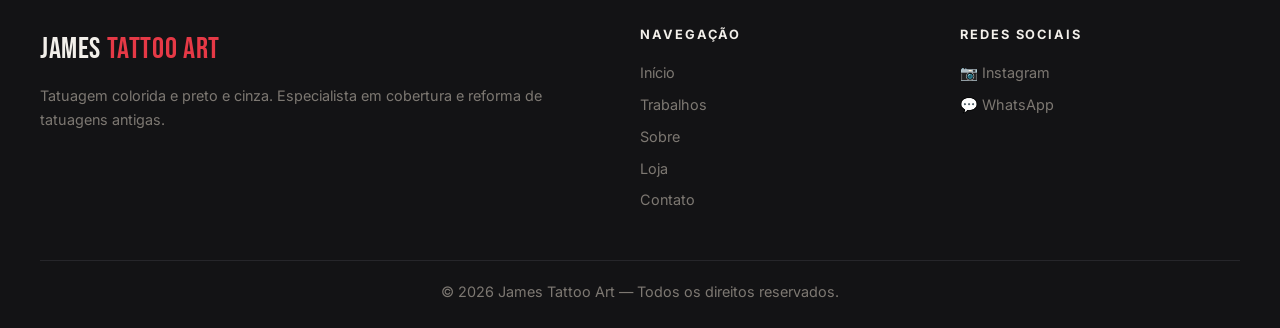
==== commit 63d68282: "Corrige Instagram para @james.tattooart_" ====
--- a/contato.html
+++ b/contato.html
@@ -46,7 +46,7 @@
           </li>
           <li>
             <span class="contato-icone">📷</span>
-            <div><strong>Instagram</strong><a href="#" data-insta="texto">@james.tattooart</a></div>
+            <div><strong>Instagram</strong><a href="#" data-insta="texto">@james.tattooart_</a></div>
           </li>
           <li>
             <span class="contato-icone">📧</span>
